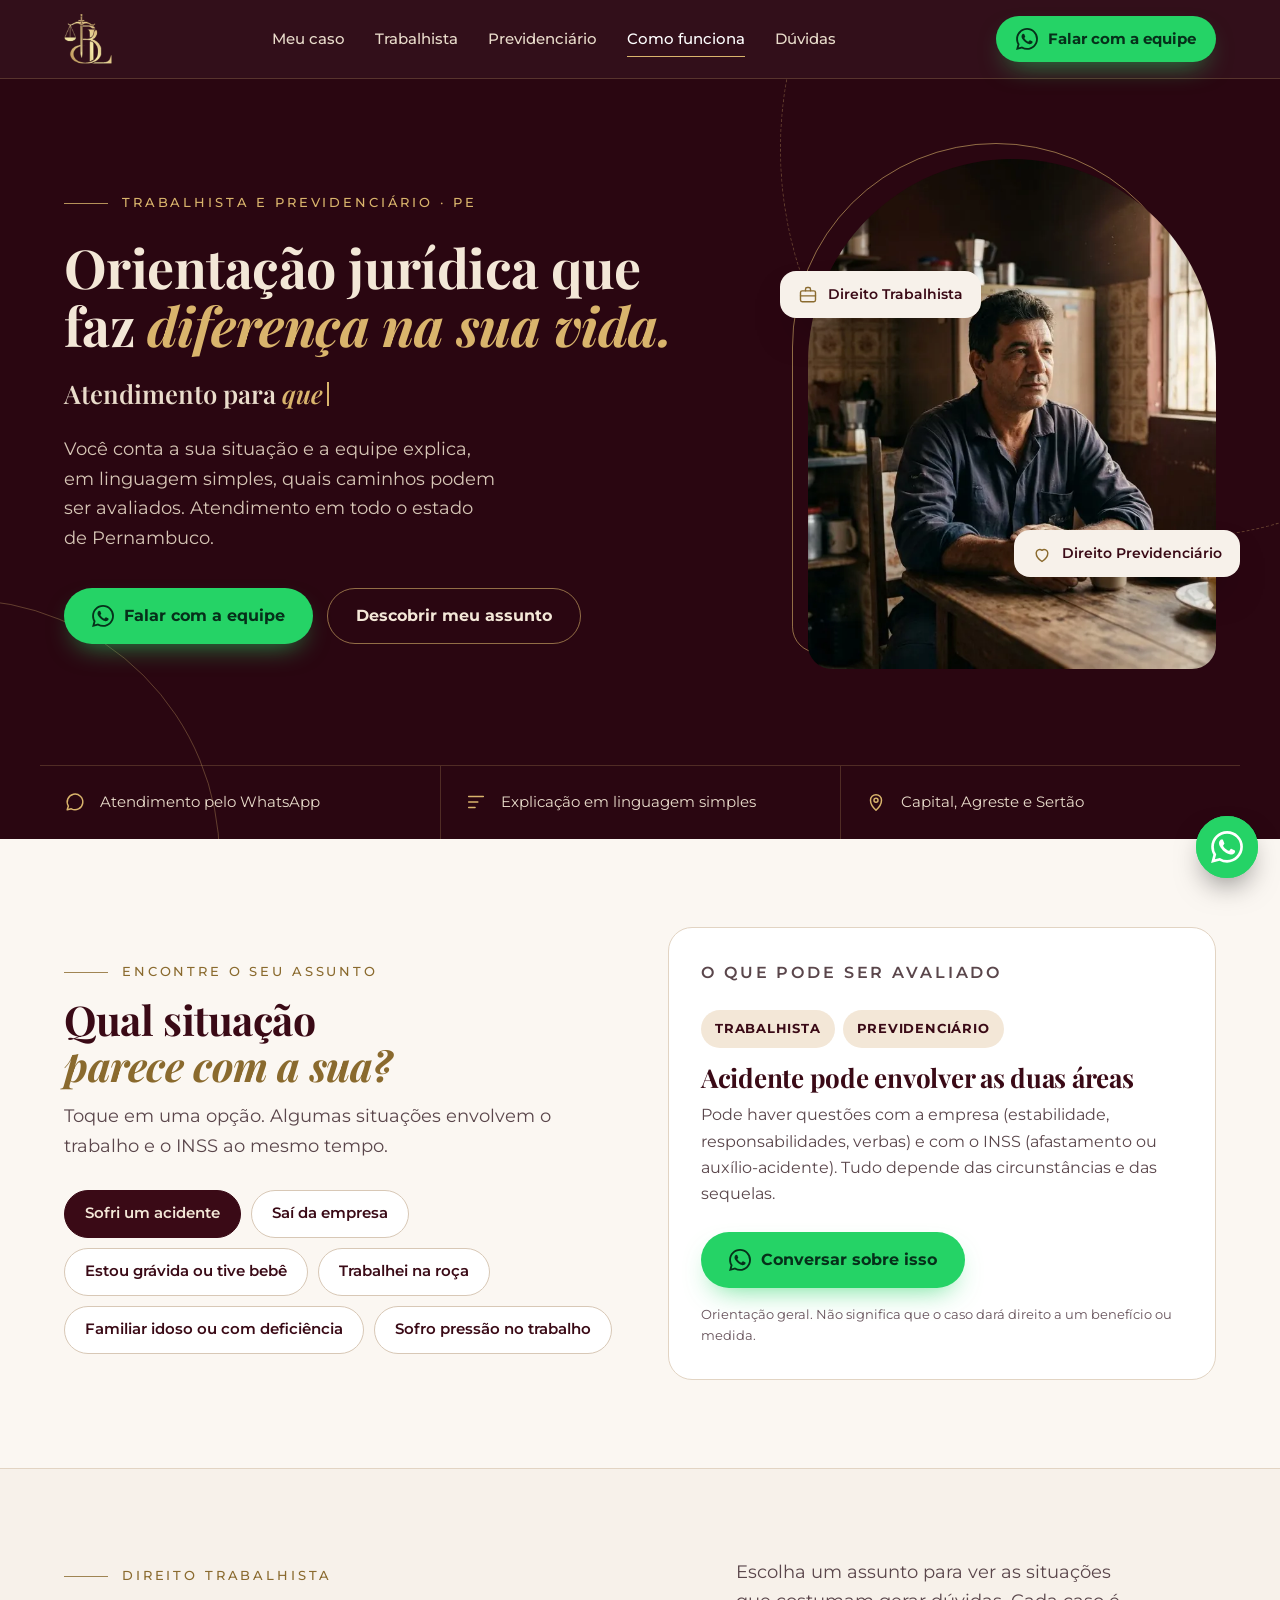
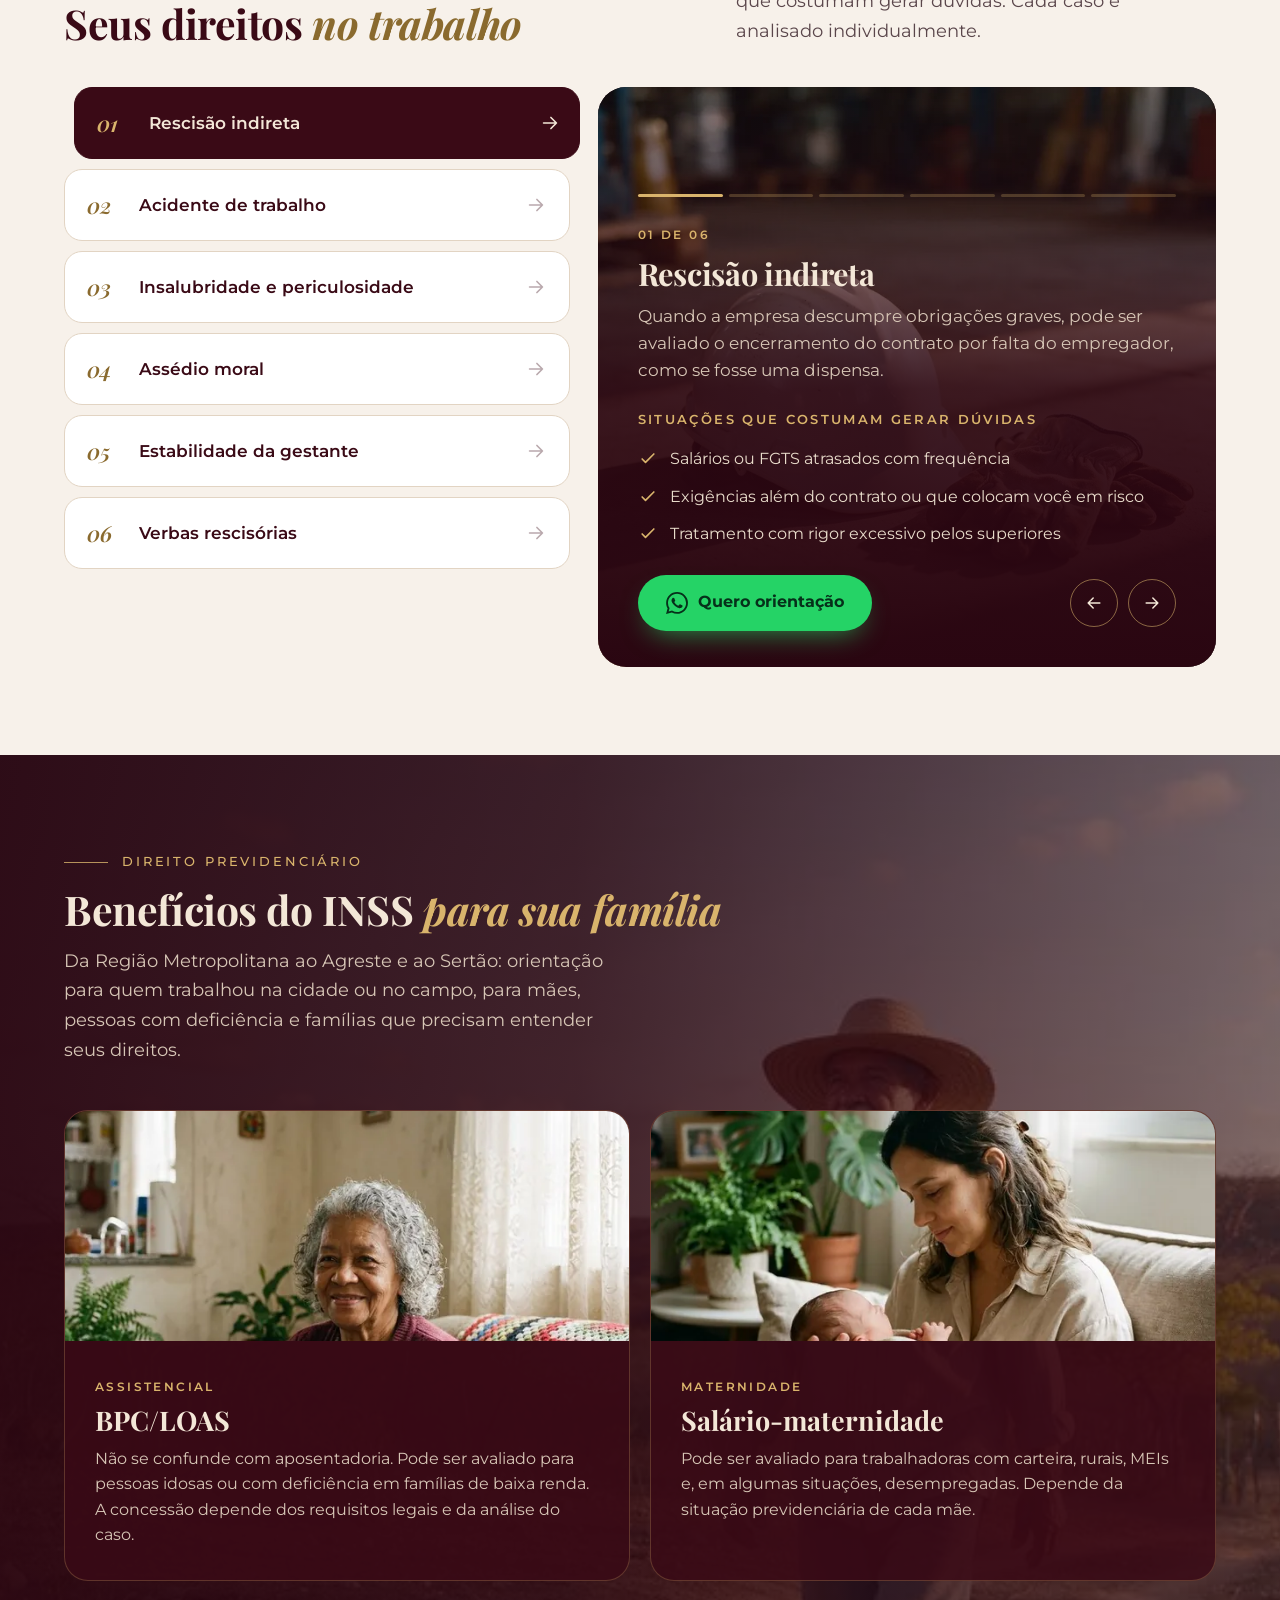
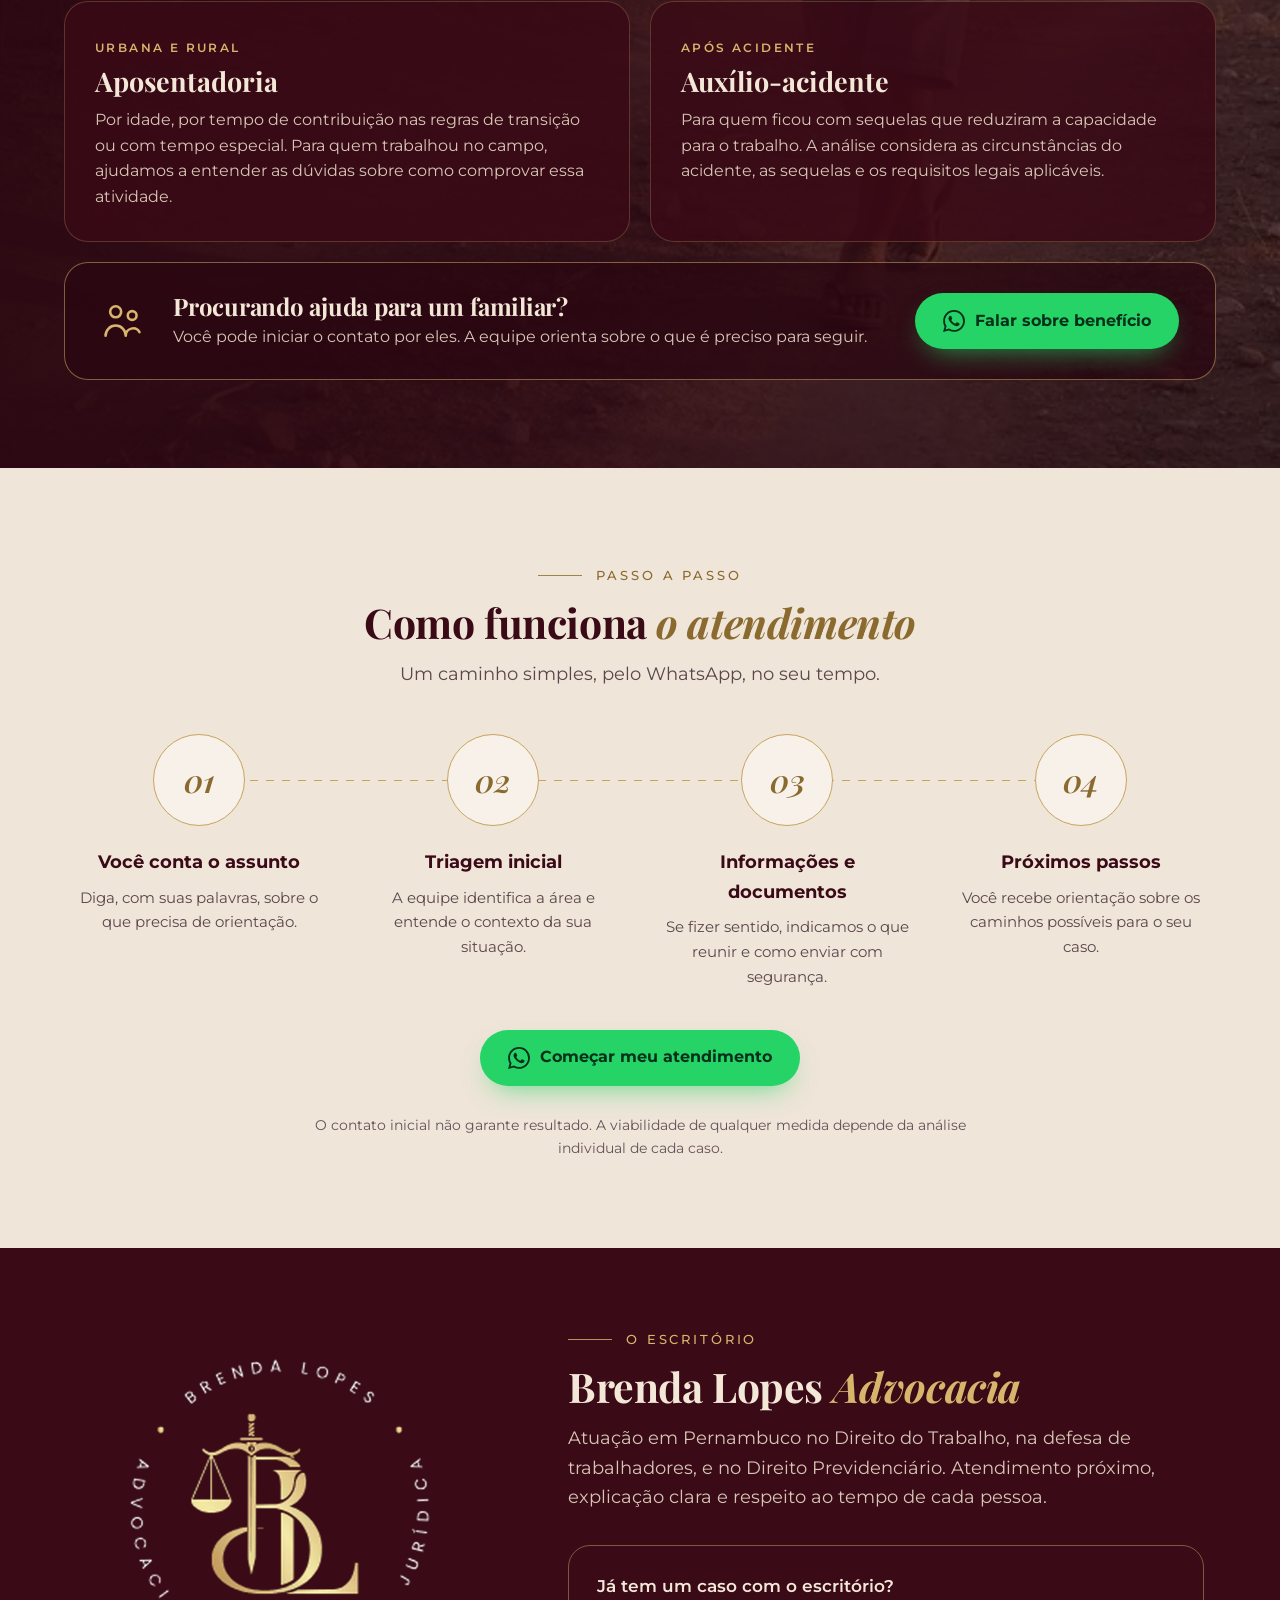
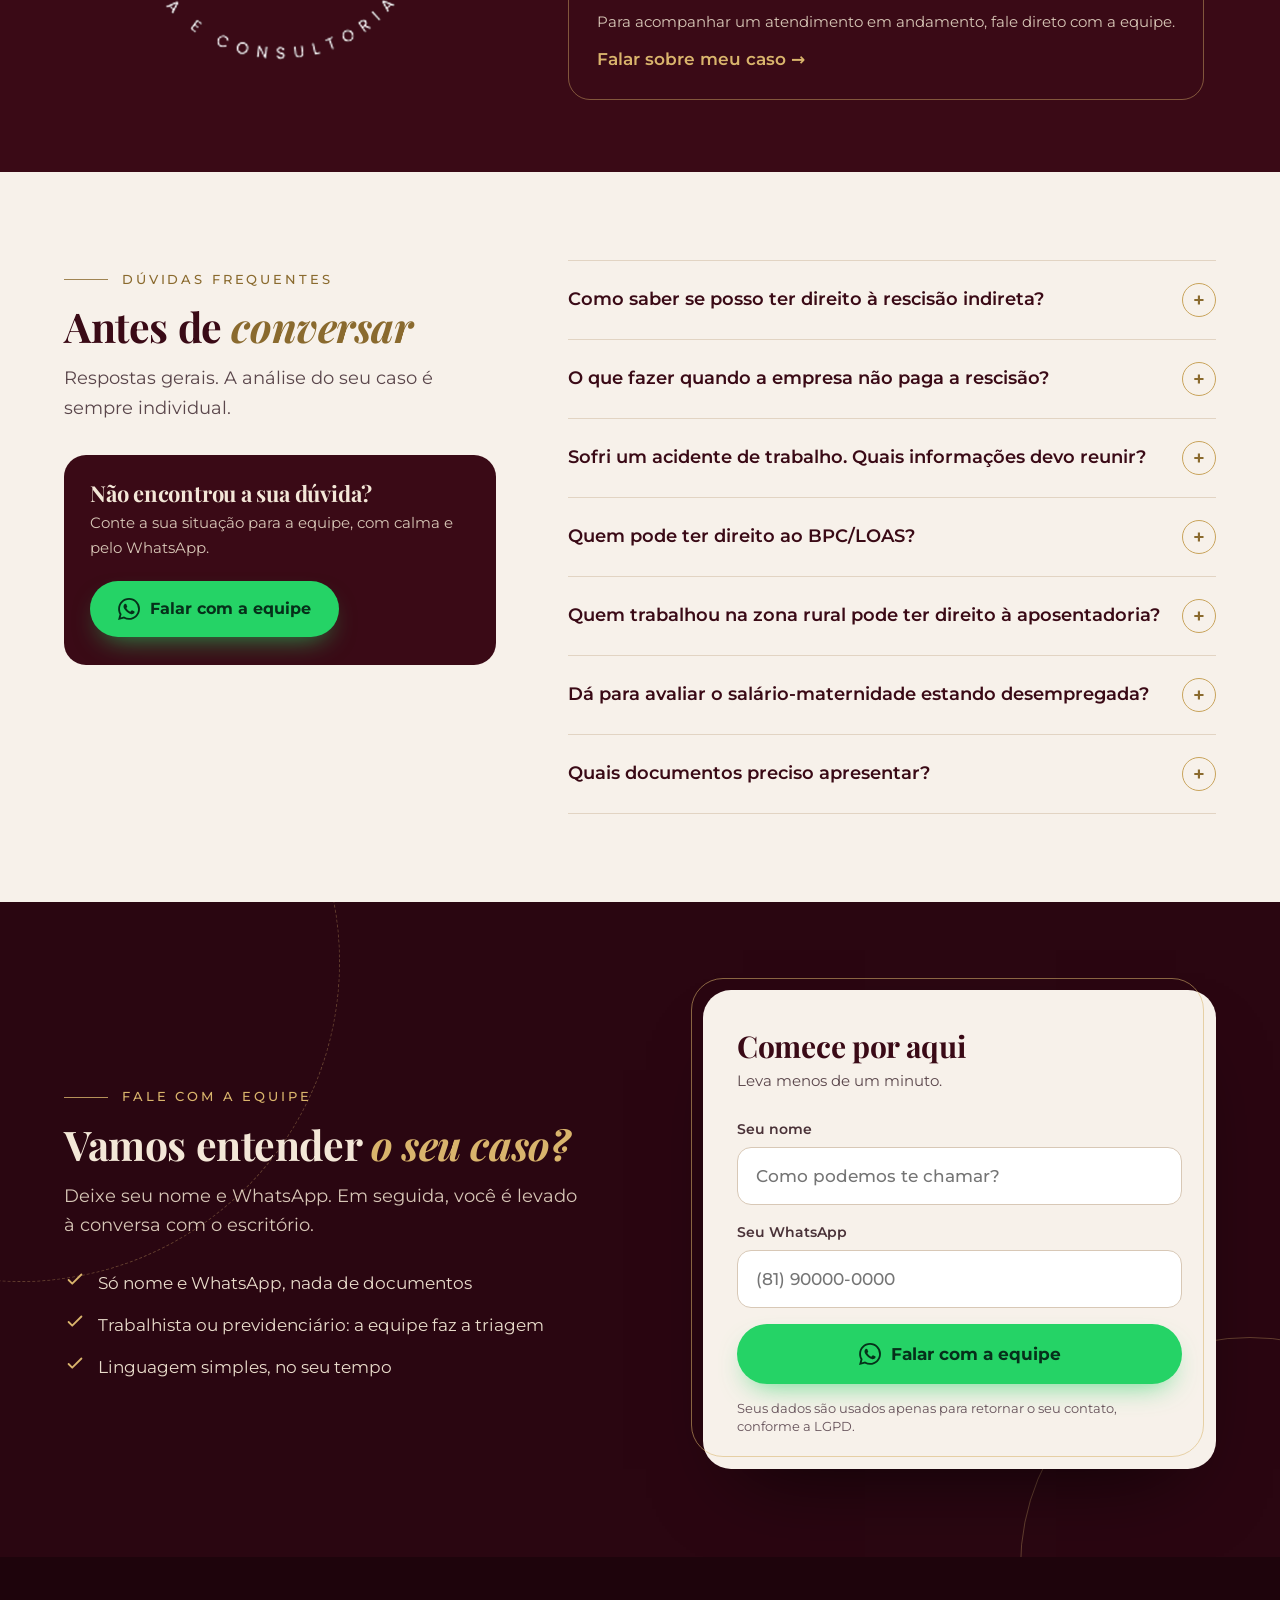
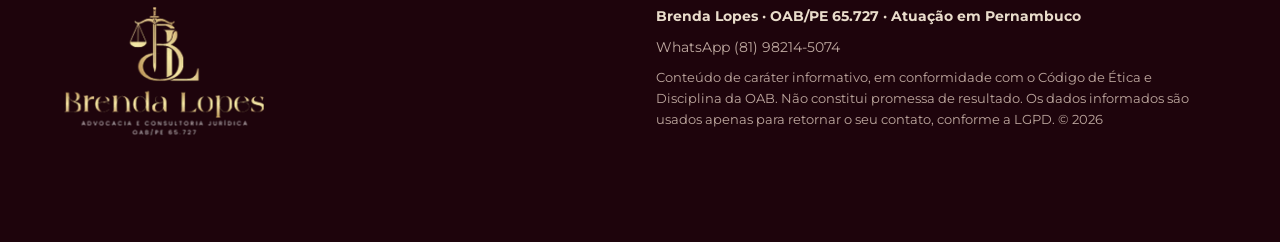
==== index.html @ 77dafbc4 "LP Brenda Lopes Advocacia: página, redirect 3s, painel de leads e fotos Site estático no padrão das " ====
<!doctype html>
<html lang="pt-BR">
<head>
<meta charset="utf-8">
<meta name="viewport" content="width=device-width, initial-scale=1, viewport-fit=cover">
<title>Brenda Lopes Advocacia | Direito Trabalhista e Previdenciário em Pernambuco</title>
<meta name="description" content="Orientação em Direito Trabalhista e Previdenciário em Pernambuco: rescisão, acidente de trabalho, BPC/LOAS, aposentadoria rural, auxílio-acidente e salário-maternidade. Atendimento pelo WhatsApp.">
<meta name="theme-color" content="#2A0611">
<meta property="og:type" content="website">
<meta property="og:locale" content="pt_BR">
<meta property="og:title" content="Brenda Lopes Advocacia e Consultoria Jurídica">
<meta property="og:description" content="Direito Trabalhista e Previdenciário em Pernambuco. Fale com a equipe pelo WhatsApp.">
<meta property="og:image" content="/assets/img/og.jpg">
<meta name="twitter:card" content="summary_large_image">
<link rel="icon" type="image/png" href="/assets/favicon.png">
<link rel="apple-touch-icon" href="/assets/apple-touch-icon.png">
<link rel="preload" as="image" href="/assets/img/hero.webp" type="image/webp" fetchpriority="high">
<link rel="preload" as="font" type="font/woff2" href="/assets/fonts/playfair-display-latin-700-normal.woff2" crossorigin>
<link rel="preload" as="font" type="font/woff2" href="/assets/fonts/montserrat-latin-400-normal.woff2" crossorigin>
<link rel="stylesheet" href="/assets/styles.css">
<script>document.documentElement.classList.add("js")</script>
<script type="application/ld+json">{"@context": "https://schema.org", "@type": "LegalService", "name": "Brenda Lopes Advocacia e Consultoria Jurídica", "areaServed": {"@type": "State", "name": "Pernambuco"}, "telephone": "+55 81 98214-5074", "knowsAbout": ["Direito Trabalhista", "Direito Previdenciário"], "image": "/assets/img/og.jpg"}</script>
<script type="application/ld+json">{"@context": "https://schema.org", "@type": "FAQPage", "mainEntity": [{"@type": "Question", "name": "Como saber se posso ter direito à rescisão indireta?", "acceptedAnswer": {"@type": "Answer", "text": "Ela pode ser discutida quando o empregador comete faltas graves previstas na CLT, como atrasos recorrentes de salário ou falta de depósito do FGTS. É importante analisar a situação antes de qualquer decisão, inclusive o momento e a forma de agir."}}, {"@type": "Question", "name": "O que fazer quando a empresa não paga a rescisão?", "acceptedAnswer": {"@type": "Answer", "text": "Guarde o termo de rescisão, os contracheques e as conversas com a empresa. A equipe pode conferir os valores e explicar os caminhos possíveis. Existem prazos legais para reclamar direitos trabalhistas, então é bom buscar orientação."}}, {"@type": "Question", "name": "Sofri um acidente de trabalho. Quais informações devo reunir?", "acceptedAnswer": {"@type": "Answer", "text": "Costumam ajudar a CAT (se foi emitida), atestados, exames e registros de afastamento. Os documentos variam conforme o caso, e a equipe indica o que é pertinente."}}, {"@type": "Question", "name": "Quem pode ter direito ao BPC/LOAS?", "acceptedAnswer": {"@type": "Answer", "text": "Pessoas idosas ou com deficiência cuja família tenha baixa renda, conforme os critérios da lei. É um benefício assistencial, diferente da aposentadoria, e a concessão depende da análise da situação."}}, {"@type": "Question", "name": "Quem trabalhou na zona rural pode ter direito à aposentadoria?", "acceptedAnswer": {"@type": "Answer", "text": "Pode ser possível, mesmo sem carteira assinada. A comprovação da atividade rural costuma gerar muitas dúvidas, e é isso que a análise do caso ajuda a esclarecer."}}, {"@type": "Question", "name": "Dá para avaliar o salário-maternidade estando desempregada?", "acceptedAnswer": {"@type": "Answer", "text": "Em algumas situações, sim. Depende, entre outros pontos, da sua situação perante o INSS no período. Por isso cada caso é avaliado individualmente."}}, {"@type": "Question", "name": "Quais documentos preciso apresentar?", "acceptedAnswer": {"@type": "Answer", "text": "No primeiro contato, basta contar a sua situação. Se for necessário, a equipe indica quais documentos reunir e como enviá-los com segurança. Não é preciso enviar nada por esta página."}}]}</script>
</head>
<body>
<a class="skip" href="#conteudo">Pular para o conteúdo</a>

<header class="site-header">
  <div class="wrap hdr-in">
    <a class="brand" href="#inicio" aria-label="Brenda Lopes Advocacia, início">
      <img src="/assets/logo-mono.webp" alt="" width="151" height="160">
    </a>
    <nav class="nav" aria-label="Navegação principal">
      <a href="#encontre">Meu caso</a>
      <a href="#trabalhista">Trabalhista</a>
      <a href="#previdenciario">Previdenciário</a>
      <a href="#como-funciona">Como funciona</a>
      <a href="#duvidas">Dúvidas</a>
    </nav>
    <a class="btn btn-wa btn-sm" href="#contato" data-cta><svg class="ico" aria-hidden="true"><use href="#i-wa"/></svg>Falar com a equipe</a>
  </div>
  <nav class="mnav" aria-label="Atalhos">
    <a href="#encontre">Meu caso</a>
    <a href="#trabalhista">Trabalhista</a>
    <a href="#previdenciario">Previdenciário</a>
    <a href="#como-funciona">Como funciona</a>
    <a href="#duvidas">Dúvidas</a>
  </nav>
</header>

<main id="conteudo">

<section class="hero" id="inicio" aria-labelledby="hero-title">
  <div class="arc arc-spin" aria-hidden="true" style="width:780px;height:780px;right:-280px;top:-320px"></div>
  <div class="arc" aria-hidden="true" style="width:520px;height:520px;left:-300px;bottom:-280px"></div>
  <div class="wrap hero-in">
    <div class="rise">
      <span class="eyebrow gold">Trabalhista e Previdenciário · PE</span>
      <h1 id="hero-title" class="serif">Orientação jurídica que faz <span class="gold it">diferença na sua vida.</span></h1>
      <p class="typing"><span class="sr-only">Atendimento para quem trabalha, quem precisa do INSS, mães e gestantes e sua família.</span><span aria-hidden="true">Atendimento para <span class="typed" id="typed">quem trabalha</span><span class="caret"></span></span></p>
      <p class="hero-text">Você conta a sua situação e a equipe explica, em linguagem simples, quais caminhos podem ser avaliados. Atendimento em todo o estado de Pernambuco.</p>
      <div class="hero-actions">
        <a class="btn btn-wa" href="#contato" data-cta><svg class="ico" aria-hidden="true"><use href="#i-wa"/></svg>Falar com a equipe</a>
        <a class="btn btn-ghost" href="#encontre">Descobrir meu assunto</a>
      </div>
    </div>
    <div class="hero-media rise2">
      <div class="frame"><img src="/assets/img/hero.webp" alt="Trabalhador sentado à mesa da cozinha, pensativo" width="644" height="800" fetchpriority="high" decoding="async"></div>
      <div class="float float-1" aria-hidden="true"><svg class="ico"><use href="#i-case"/></svg>Direito Trabalhista</div>
      <div class="float float-2" aria-hidden="true"><svg class="ico"><use href="#i-heart"/></svg>Direito Previdenciário</div>
    </div>
  </div>
  <div class="wrap" style="padding:0">
    <ul class="trust">
      <li><svg class="ico" aria-hidden="true"><use href="#i-chat"/></svg>Atendimento pelo WhatsApp</li>
      <li><svg class="ico" aria-hidden="true"><use href="#i-lines"/></svg>Explicação em linguagem simples</li>
      <li><svg class="ico" aria-hidden="true"><use href="#i-pin"/></svg>Capital, Agreste e Sertão</li>
    </ul>
  </div>
</section>

<section id="encontre" class="sec sec-tight" aria-labelledby="find-title">
  <div class="wrap finder" data-picker>
    <div class="finder-left">
      <div class="rv">
        <span class="eyebrow gold-d">Encontre o seu assunto</span>
        <h2 id="find-title" class="serif h2" style="color:var(--wine)">Qual situação <span class="it gold-d">parece com a sua?</span></h2>
        <p class="lead">Toque em uma opção. Algumas situações envolvem o trabalho e o INSS ao mesmo tempo.</p>
      </div>
      <div class="chips" role="tablist" aria-label="Situações">
          <button class="chip" type="button" role="tab" id="st-1" aria-controls="sp-1" aria-selected="true" tabindex="0">Sofri um acidente</button>
          <button class="chip" type="button" role="tab" id="st-2" aria-controls="sp-2" aria-selected="false" tabindex="-1">Saí da empresa</button>
          <button class="chip" type="button" role="tab" id="st-3" aria-controls="sp-3" aria-selected="false" tabindex="-1">Estou grávida ou tive bebê</button>
          <button class="chip" type="button" role="tab" id="st-4" aria-controls="sp-4" aria-selected="false" tabindex="-1">Trabalhei na roça</button>
          <button class="chip" type="button" role="tab" id="st-5" aria-controls="sp-5" aria-selected="false" tabindex="-1">Familiar idoso ou com deficiência</button>
          <button class="chip" type="button" role="tab" id="st-6" aria-controls="sp-6" aria-selected="false" tabindex="-1">Sofro pressão no trabalho</button>
      </div>
    </div>
    <div class="finder-right">
        <div class="answer" role="tabpanel" id="sp-1" aria-labelledby="st-1">
          <p class="answer-k">O que pode ser avaliado</p>
          <div class="areas"><span class="area">Trabalhista</span><span class="area">Previdenciário</span></div>
          <h3 class="serif">Acidente pode envolver as duas áreas</h3>
          <p>Pode haver questões com a empresa (estabilidade, responsabilidades, verbas) e com o INSS (afastamento ou auxílio-acidente). Tudo depende das circunstâncias e das sequelas.</p>
          <a class="btn btn-wa" href="#contato" data-cta><svg class="ico" aria-hidden="true"><use href="#i-wa"/></svg>Conversar sobre isso</a>
          <small>Orientação geral. Não significa que o caso dará direito a um benefício ou medida.</small>
        </div>
        <div class="answer" role="tabpanel" id="sp-2" aria-labelledby="st-2" hidden>
          <p class="answer-k">O que pode ser avaliado</p>
          <div class="areas"><span class="area">Trabalhista</span></div>
          <h3 class="serif">Conferência das verbas rescisórias</h3>
          <p>Se a rescisão não foi paga ou os valores parecem errados, a equipe pode conferir os cálculos e explicar os caminhos possíveis.</p>
          <a class="btn btn-wa" href="#contato" data-cta><svg class="ico" aria-hidden="true"><use href="#i-wa"/></svg>Conversar sobre isso</a>
          <small>Orientação geral. Não significa que o caso dará direito a um benefício ou medida.</small>
        </div>
        <div class="answer" role="tabpanel" id="sp-3" aria-labelledby="st-3" hidden>
          <p class="answer-k">O que pode ser avaliado</p>
          <div class="areas"><span class="area">Trabalhista</span><span class="area">Previdenciário</span></div>
          <h3 class="serif">Estabilidade e salário-maternidade</h3>
          <p>Pode haver questões sobre estabilidade no emprego e sobre o salário-maternidade. A elegibilidade depende do seu vínculo e da sua situação perante o INSS.</p>
          <a class="btn btn-wa" href="#contato" data-cta><svg class="ico" aria-hidden="true"><use href="#i-wa"/></svg>Conversar sobre isso</a>
          <small>Orientação geral. Não significa que o caso dará direito a um benefício ou medida.</small>
        </div>
        <div class="answer" role="tabpanel" id="sp-4" aria-labelledby="st-4" hidden>
          <p class="answer-k">O que pode ser avaliado</p>
          <div class="areas"><span class="area">Previdenciário</span></div>
          <h3 class="serif">Aposentadoria rural</h3>
          <p>Quem trabalhou no campo pode ter dúvidas sobre como comprovar essa atividade. A análise do caso ajuda a esclarecer o que é possível.</p>
          <a class="btn btn-wa" href="#contato" data-cta><svg class="ico" aria-hidden="true"><use href="#i-wa"/></svg>Conversar sobre isso</a>
          <small>Orientação geral. Não significa que o caso dará direito a um benefício ou medida.</small>
        </div>
        <div class="answer" role="tabpanel" id="sp-5" aria-labelledby="st-5" hidden>
          <p class="answer-k">O que pode ser avaliado</p>
          <div class="areas"><span class="area">Previdenciário</span></div>
          <h3 class="serif">BPC/LOAS</h3>
          <p>O benefício assistencial pode ser avaliado conforme a idade ou a deficiência e a renda da família, sempre dentro dos critérios da lei.</p>
          <a class="btn btn-wa" href="#contato" data-cta><svg class="ico" aria-hidden="true"><use href="#i-wa"/></svg>Conversar sobre isso</a>
          <small>Orientação geral. Não significa que o caso dará direito a um benefício ou medida.</small>
        </div>
        <div class="answer" role="tabpanel" id="sp-6" aria-labelledby="st-6" hidden>
          <p class="answer-k">O que pode ser avaliado</p>
          <div class="areas"><span class="area">Trabalhista</span></div>
          <h3 class="serif">Assédio moral ou rescisão indireta</h3>
          <p>Cobranças abusivas, humilhações ou atrasos de salário podem merecer análise. Antes de qualquer decisão, é importante entender a sua situação.</p>
          <a class="btn btn-wa" href="#contato" data-cta><svg class="ico" aria-hidden="true"><use href="#i-wa"/></svg>Conversar sobre isso</a>
          <small>Orientação geral. Não significa que o caso dará direito a um benefício ou medida.</small>
        </div>
    </div>
  </div>
</section>

<section id="trabalhista" class="sec" aria-labelledby="trab-title">
  <div class="wrap">
    <div class="sec-head center-m rv">
      <div>
        <span class="eyebrow gold-d">Direito Trabalhista</span>
        <h2 id="trab-title" class="serif h2" style="color:var(--wine)">Seus direitos <span class="it gold-d">no trabalho</span></h2>
      </div>
      <p class="lead">Escolha um assunto para ver as situações que costumam gerar dúvidas. Cada caso é analisado individualmente.</p>
    </div>
    <div class="explorer" data-picker>
      <div class="topics" role="tablist" aria-label="Assuntos trabalhistas">
          <button class="topic" type="button" role="tab" id="tt-1" aria-controls="tp-1" aria-selected="true" tabindex="0">
            <span class="tn">01</span><span>Rescisão indireta</span>
            <svg class="ico ta" aria-hidden="true"><use href="#i-arrow-r"/></svg>
          </button>
          <button class="topic" type="button" role="tab" id="tt-2" aria-controls="tp-2" aria-selected="false" tabindex="-1">
            <span class="tn">02</span><span>Acidente de trabalho</span>
            <svg class="ico ta" aria-hidden="true"><use href="#i-arrow-r"/></svg>
          </button>
          <button class="topic" type="button" role="tab" id="tt-3" aria-controls="tp-3" aria-selected="false" tabindex="-1">
            <span class="tn">03</span><span>Insalubridade e periculosidade</span>
            <svg class="ico ta" aria-hidden="true"><use href="#i-arrow-r"/></svg>
          </button>
          <button class="topic" type="button" role="tab" id="tt-4" aria-controls="tp-4" aria-selected="false" tabindex="-1">
            <span class="tn">04</span><span>Assédio moral</span>
            <svg class="ico ta" aria-hidden="true"><use href="#i-arrow-r"/></svg>
          </button>
          <button class="topic" type="button" role="tab" id="tt-5" aria-controls="tp-5" aria-selected="false" tabindex="-1">
            <span class="tn">05</span><span>Estabilidade da gestante</span>
            <svg class="ico ta" aria-hidden="true"><use href="#i-arrow-r"/></svg>
          </button>
          <button class="topic" type="button" role="tab" id="tt-6" aria-controls="tp-6" aria-selected="false" tabindex="-1">
            <span class="tn">06</span><span>Verbas rescisórias</span>
            <svg class="ico ta" aria-hidden="true"><use href="#i-arrow-r"/></svg>
          </button>
      </div>
      <div class="panel-wrap">
        <img src="/assets/img/capacete.webp" alt="" width="1024" height="773" loading="lazy" decoding="async">
        <div class="panel-shade" aria-hidden="true"></div>
          <div class="panel" role="tabpanel" id="tp-1" aria-labelledby="tt-1">
            <div class="progress" aria-hidden="true"><span class="on"></span><span></span><span></span><span></span><span></span><span></span></div>
            <span class="tag">01 de 06</span>
            <h3 class="serif">Rescisão indireta</h3>
            <p>Quando a empresa descumpre obrigações graves, pode ser avaliado o encerramento do contrato por falta do empregador, como se fosse uma dispensa.</p>
            <p class="signs-t">Situações que costumam gerar dúvidas</p>
            <ul class="signs"><li><svg class="ico" aria-hidden="true"><use href="#i-check"/></svg>Salários ou FGTS atrasados com frequência</li><li><svg class="ico" aria-hidden="true"><use href="#i-check"/></svg>Exigências além do contrato ou que colocam você em risco</li><li><svg class="ico" aria-hidden="true"><use href="#i-check"/></svg>Tratamento com rigor excessivo pelos superiores</li></ul>
            <div class="panel-foot">
              <a class="btn btn-wa" href="#contato" data-cta><svg class="ico" aria-hidden="true"><use href="#i-wa"/></svg>Quero orientação</a>
              <div class="pnav">
                <button class="pbtn" type="button" data-step="-1" aria-label="Assunto anterior"><svg class="ico" aria-hidden="true"><use href="#i-arrow-l"/></svg></button>
                <button class="pbtn" type="button" data-step="1" aria-label="Próximo assunto"><svg class="ico" aria-hidden="true"><use href="#i-arrow-r"/></svg></button>
              </div>
            </div>
          </div>
          <div class="panel" role="tabpanel" id="tp-2" aria-labelledby="tt-2" hidden>
            <div class="progress" aria-hidden="true"><span class="on"></span><span class="on"></span><span></span><span></span><span></span><span></span></div>
            <span class="tag">02 de 06</span>
            <h3 class="serif">Acidente de trabalho</h3>
            <p>Acidentes e doenças ligados ao trabalho podem afetar a sua rotina e a sua renda. Vale entender quais direitos podem existir no seu caso.</p>
            <p class="signs-t">Situações que costumam gerar dúvidas</p>
            <ul class="signs"><li><svg class="ico" aria-hidden="true"><use href="#i-check"/></svg>Acidente durante o trabalho ou no trajeto</li><li><svg class="ico" aria-hidden="true"><use href="#i-check"/></svg>Doença que pode ter relação com a atividade</li><li><svg class="ico" aria-hidden="true"><use href="#i-check"/></svg>A empresa não emitiu a CAT</li></ul>
            <div class="panel-foot">
              <a class="btn btn-wa" href="#contato" data-cta><svg class="ico" aria-hidden="true"><use href="#i-wa"/></svg>Quero orientação</a>
              <div class="pnav">
                <button class="pbtn" type="button" data-step="-1" aria-label="Assunto anterior"><svg class="ico" aria-hidden="true"><use href="#i-arrow-l"/></svg></button>
                <button class="pbtn" type="button" data-step="1" aria-label="Próximo assunto"><svg class="ico" aria-hidden="true"><use href="#i-arrow-r"/></svg></button>
              </div>
            </div>
          </div>
          <div class="panel" role="tabpanel" id="tp-3" aria-labelledby="tt-3" hidden>
            <div class="progress" aria-hidden="true"><span class="on"></span><span class="on"></span><span class="on"></span><span></span><span></span><span></span></div>
            <span class="tag">03 de 06</span>
            <h3 class="serif">Insalubridade e periculosidade</h3>
            <p>Alguns ambientes e atividades podem dar origem a adicionais no salário, conforme a avaliação das condições de trabalho.</p>
            <p class="signs-t">Situações que costumam gerar dúvidas</p>
            <ul class="signs"><li><svg class="ico" aria-hidden="true"><use href="#i-check"/></svg>Exposição a ruído, calor ou produtos químicos</li><li><svg class="ico" aria-hidden="true"><use href="#i-check"/></svg>Contato com eletricidade ou inflamáveis</li><li><svg class="ico" aria-hidden="true"><use href="#i-check"/></svg>O adicional não aparece no contracheque</li></ul>
            <div class="panel-foot">
              <a class="btn btn-wa" href="#contato" data-cta><svg class="ico" aria-hidden="true"><use href="#i-wa"/></svg>Quero orientação</a>
              <div class="pnav">
                <button class="pbtn" type="button" data-step="-1" aria-label="Assunto anterior"><svg class="ico" aria-hidden="true"><use href="#i-arrow-l"/></svg></button>
                <button class="pbtn" type="button" data-step="1" aria-label="Próximo assunto"><svg class="ico" aria-hidden="true"><use href="#i-arrow-r"/></svg></button>
              </div>
            </div>
          </div>
          <div class="panel" role="tabpanel" id="tp-4" aria-labelledby="tt-4" hidden>
            <div class="progress" aria-hidden="true"><span class="on"></span><span class="on"></span><span class="on"></span><span class="on"></span><span></span><span></span></div>
            <span class="tag">04 de 06</span>
            <h3 class="serif">Assédio moral</h3>
            <p>Situações repetidas de constrangimento no trabalho merecem ser analisadas com cuidado, discrição e respeito.</p>
            <p class="signs-t">Situações que costumam gerar dúvidas</p>
            <ul class="signs"><li><svg class="ico" aria-hidden="true"><use href="#i-check"/></svg>Humilhações ou xingamentos recorrentes</li><li><svg class="ico" aria-hidden="true"><use href="#i-check"/></svg>Metas e cobranças abusivas ou vexatórias</li><li><svg class="ico" aria-hidden="true"><use href="#i-check"/></svg>Isolamento ou exclusão proposital da equipe</li></ul>
            <div class="panel-foot">
              <a class="btn btn-wa" href="#contato" data-cta><svg class="ico" aria-hidden="true"><use href="#i-wa"/></svg>Quero orientação</a>
              <div class="pnav">
                <button class="pbtn" type="button" data-step="-1" aria-label="Assunto anterior"><svg class="ico" aria-hidden="true"><use href="#i-arrow-l"/></svg></button>
                <button class="pbtn" type="button" data-step="1" aria-label="Próximo assunto"><svg class="ico" aria-hidden="true"><use href="#i-arrow-r"/></svg></button>
              </div>
            </div>
          </div>
          <div class="panel" role="tabpanel" id="tp-5" aria-labelledby="tt-5" hidden>
            <div class="progress" aria-hidden="true"><span class="on"></span><span class="on"></span><span class="on"></span><span class="on"></span><span class="on"></span><span></span></div>
            <span class="tag">05 de 06</span>
            <h3 class="serif">Estabilidade da gestante</h3>
            <p>A gestação traz proteções no emprego. É importante entender como as regras se aplicam à sua situação.</p>
            <p class="signs-t">Situações que costumam gerar dúvidas</p>
            <ul class="signs"><li><svg class="ico" aria-hidden="true"><use href="#i-check"/></svg>Dispensa durante a gravidez</li><li><svg class="ico" aria-hidden="true"><use href="#i-check"/></svg>Gravidez descoberta depois do desligamento</li><li><svg class="ico" aria-hidden="true"><use href="#i-check"/></svg>Dúvidas sobre o período de estabilidade</li></ul>
            <div class="panel-foot">
              <a class="btn btn-wa" href="#contato" data-cta><svg class="ico" aria-hidden="true"><use href="#i-wa"/></svg>Quero orientação</a>
              <div class="pnav">
                <button class="pbtn" type="button" data-step="-1" aria-label="Assunto anterior"><svg class="ico" aria-hidden="true"><use href="#i-arrow-l"/></svg></button>
                <button class="pbtn" type="button" data-step="1" aria-label="Próximo assunto"><svg class="ico" aria-hidden="true"><use href="#i-arrow-r"/></svg></button>
              </div>
            </div>
          </div>
          <div class="panel" role="tabpanel" id="tp-6" aria-labelledby="tt-6" hidden>
            <div class="progress" aria-hidden="true"><span class="on"></span><span class="on"></span><span class="on"></span><span class="on"></span><span class="on"></span><span class="on"></span></div>
            <span class="tag">06 de 06</span>
            <h3 class="serif">Verbas rescisórias</h3>
            <p>Saldo de salário, férias, 13º, aviso prévio e FGTS: se algo não foi pago ou parece calculado errado, os valores podem ser conferidos.</p>
            <p class="signs-t">Situações que costumam gerar dúvidas</p>
            <ul class="signs"><li><svg class="ico" aria-hidden="true"><use href="#i-check"/></svg>Rescisão não paga no prazo</li><li><svg class="ico" aria-hidden="true"><use href="#i-check"/></svg>Valores menores do que o esperado</li><li><svg class="ico" aria-hidden="true"><use href="#i-check"/></svg>FGTS ou multa de 40% não depositados</li></ul>
            <div class="panel-foot">
              <a class="btn btn-wa" href="#contato" data-cta><svg class="ico" aria-hidden="true"><use href="#i-wa"/></svg>Quero orientação</a>
              <div class="pnav">
                <button class="pbtn" type="button" data-step="-1" aria-label="Assunto anterior"><svg class="ico" aria-hidden="true"><use href="#i-arrow-l"/></svg></button>
                <button class="pbtn" type="button" data-step="1" aria-label="Próximo assunto"><svg class="ico" aria-hidden="true"><use href="#i-arrow-r"/></svg></button>
              </div>
            </div>
          </div>
      </div>
    </div>
  </div>
</section>

<section id="previdenciario" class="sec prev" aria-labelledby="prev-title">
  <img class="prev-bg" src="/assets/img/sertao.webp" alt="" width="1024" height="576" loading="lazy" decoding="async">
  <div class="prev-shade" aria-hidden="true"></div>
  <div class="wrap" style="position:relative">
    <div class="center-m rv" style="max-width:720px">
      <span class="eyebrow gold">Direito Previdenciário</span>
      <h2 id="prev-title" class="serif h2" style="color:var(--on-dark)">Benefícios do INSS <span class="gold it">para sua família</span></h2>
      <p class="lead">Da Região Metropolitana ao Agreste e ao Sertão: orientação para quem trabalhou na cidade ou no campo, para mães, pessoas com deficiência e famílias que precisam entender seus direitos.</p>
    </div>
    <div class="prev-grid" id="prev-grid">
      <article class="pc rv">
        <img class="pimg" src="/assets/img/idosa.webp" alt="Senhora idosa sorrindo, sentada no sofá de casa" width="644" height="800" loading="lazy" decoding="async" style="object-position:center 30%">
        <div class="pc-b"><span class="tag">Assistencial</span><h3>BPC/LOAS</h3><p>Não se confunde com aposentadoria. Pode ser avaliado para pessoas idosas ou com deficiência em famílias de baixa renda. A concessão depende dos requisitos legais e da análise do caso.</p></div>
      </article>
      <article class="pc rv">
        <img class="pimg" src="/assets/img/mae.webp" alt="Mãe segurando o bebê recém-nascido no colo" width="644" height="800" loading="lazy" decoding="async" style="object-position:center 40%">
        <div class="pc-b"><span class="tag">Maternidade</span><h3>Salário-maternidade</h3><p>Pode ser avaliado para trabalhadoras com carteira, rurais, MEIs e, em algumas situações, desempregadas. Depende da situação previdenciária de cada mãe.</p></div>
      </article>
      <article class="pc rv">
        <div class="pc-b"><span class="tag">Urbana e rural</span><h3>Aposentadoria</h3><p>Por idade, por tempo de contribuição nas regras de transição ou com tempo especial. Para quem trabalhou no campo, ajudamos a entender as dúvidas sobre como comprovar essa atividade.</p></div>
      </article>
      <article class="pc rv">
        <div class="pc-b"><span class="tag">Após acidente</span><h3>Auxílio-acidente</h3><p>Para quem ficou com sequelas que reduziram a capacidade para o trabalho. A análise considera as circunstâncias do acidente, as sequelas e os requisitos legais aplicáveis.</p></div>
      </article>
    </div>
    <div class="swipe-dots" aria-hidden="true"><span class="on"></span><span></span><span></span><span></span></div>
    <div class="family rv">
      <svg class="ico" aria-hidden="true"><use href="#i-family"/></svg>
      <div>
        <p class="serif" style="margin:0 0 4px;font-size:24px;color:var(--on-dark)">Procurando ajuda para um familiar?</p>
        <p style="font-size:15.5px;color:var(--on-dark-2)">Você pode iniciar o contato por eles. A equipe orienta sobre o que é preciso para seguir.</p>
      </div>
      <a class="btn btn-wa" href="#contato" data-cta><svg class="ico" aria-hidden="true"><use href="#i-wa"/></svg>Falar sobre benefício</a>
    </div>
  </div>
</section>


<section id="como-funciona" class="sec how" aria-labelledby="como-title">
  <div class="wrap">
    <div class="rv" style="text-align:center;max-width:720px;margin:0 auto">
      <span class="eyebrow gold-d" style="justify-content:center">Passo a passo</span>
      <h2 id="como-title" class="serif h2" style="color:var(--wine)">Como funciona <span class="it gold-d">o atendimento</span></h2>
      <p class="lead" style="margin:0 auto">Um caminho simples, pelo WhatsApp, no seu tempo.</p>
    </div>
    <ol class="steps">
      <li class="step rv"><b aria-hidden="true">01</b><h3>Você conta o assunto</h3><p>Diga, com suas palavras, sobre o que precisa de orientação.</p></li>
      <li class="step rv"><b aria-hidden="true">02</b><h3>Triagem inicial</h3><p>A equipe identifica a área e entende o contexto da sua situação.</p></li>
      <li class="step rv"><b aria-hidden="true">03</b><h3>Informações e documentos</h3><p>Se fizer sentido, indicamos o que reunir e como enviar com segurança.</p></li>
      <li class="step rv"><b aria-hidden="true">04</b><h3>Próximos passos</h3><p>Você recebe orientação sobre os caminhos possíveis para o seu caso.</p></li>
    </ol>
    <div class="mid-cta rv"><a class="btn btn-wa" href="#contato" data-cta><svg class="ico" aria-hidden="true"><use href="#i-wa"/></svg>Começar meu atendimento</a></div>
    <p class="disclaimer">O contato inicial não garante resultado. A viabilidade de qualquer medida depende da análise individual de cada caso.</p>
  </div>
</section>

<section class="sec about" aria-labelledby="about-title">
  <div class="wrap about-in">
    <img class="seal" src="/assets/selo.webp" alt="Selo Brenda Lopes Advocacia e Consultoria Jurídica" width="440" height="441" loading="lazy" decoding="async">
    <div class="rv">
      <span class="eyebrow gold">O escritório</span>
      <h2 id="about-title" class="serif h2" style="color:var(--on-dark)">Brenda Lopes <span class="gold it">Advocacia</span></h2>
      <p style="margin:0 0 32px;color:var(--on-dark-2);font-size:18px;max-width:600px">Atuação em Pernambuco no Direito do Trabalho, na defesa de trabalhadores, e no Direito Previdenciário. Atendimento próximo, explicação clara e respeito ao tempo de cada pessoa.</p>
      <div class="client-box">
        <p style="font-weight:600;color:var(--on-dark)">Já tem um caso com o escritório?</p>
        <p style="font-size:15px;color:var(--on-dark-2)">Para acompanhar um atendimento em andamento, fale direto com a equipe.</p>
        <a href="https://wa.me/5581982145074?text=Ol%C3%A1!%20J%C3%A1%20sou%20cliente%20da%20Brenda%20Lopes%20Advocacia%20e%20gostaria%20de%20falar%20sobre%20o%20meu%20caso." target="_blank" rel="noopener">Falar sobre meu caso →</a>
      </div>
    </div>
  </div>
</section>

<section id="duvidas" class="sec" aria-labelledby="faq-title">
  <div class="wrap faq">
    <div class="center-m rv">
      <span class="eyebrow gold-d">Dúvidas frequentes</span>
      <h2 id="faq-title" class="serif h2" style="color:var(--wine)">Antes de <span class="it gold-d">conversar</span></h2>
      <p class="lead">Respostas gerais. A análise do seu caso é sempre individual.</p>
      <div class="faq-help">
        <p class="serif">Não encontrou a sua dúvida?</p>
        <p>Conte a sua situação para a equipe, com calma e pelo WhatsApp.</p>
        <a class="btn btn-wa" href="#contato" data-cta><svg class="ico" aria-hidden="true"><use href="#i-wa"/></svg>Falar com a equipe</a>
      </div>
    </div>
    <div>
          <details><summary>Como saber se posso ter direito à rescisão indireta?<span class="pm" aria-hidden="true">+</span></summary><p>Ela pode ser discutida quando o empregador comete faltas graves previstas na CLT, como atrasos recorrentes de salário ou falta de depósito do FGTS. É importante analisar a situação antes de qualquer decisão, inclusive o momento e a forma de agir.</p></details>
          <details><summary>O que fazer quando a empresa não paga a rescisão?<span class="pm" aria-hidden="true">+</span></summary><p>Guarde o termo de rescisão, os contracheques e as conversas com a empresa. A equipe pode conferir os valores e explicar os caminhos possíveis. Existem prazos legais para reclamar direitos trabalhistas, então é bom buscar orientação.</p></details>
          <details><summary>Sofri um acidente de trabalho. Quais informações devo reunir?<span class="pm" aria-hidden="true">+</span></summary><p>Costumam ajudar a CAT (se foi emitida), atestados, exames e registros de afastamento. Os documentos variam conforme o caso, e a equipe indica o que é pertinente.</p></details>
          <details><summary>Quem pode ter direito ao BPC/LOAS?<span class="pm" aria-hidden="true">+</span></summary><p>Pessoas idosas ou com deficiência cuja família tenha baixa renda, conforme os critérios da lei. É um benefício assistencial, diferente da aposentadoria, e a concessão depende da análise da situação.</p></details>
          <details><summary>Quem trabalhou na zona rural pode ter direito à aposentadoria?<span class="pm" aria-hidden="true">+</span></summary><p>Pode ser possível, mesmo sem carteira assinada. A comprovação da atividade rural costuma gerar muitas dúvidas, e é isso que a análise do caso ajuda a esclarecer.</p></details>
          <details><summary>Dá para avaliar o salário-maternidade estando desempregada?<span class="pm" aria-hidden="true">+</span></summary><p>Em algumas situações, sim. Depende, entre outros pontos, da sua situação perante o INSS no período. Por isso cada caso é avaliado individualmente.</p></details>
          <details><summary>Quais documentos preciso apresentar?<span class="pm" aria-hidden="true">+</span></summary><p>No primeiro contato, basta contar a sua situação. Se for necessário, a equipe indica quais documentos reunir e como enviá-los com segurança. Não é preciso enviar nada por esta página.</p></details>
    </div>
  </div>
</section>

<section id="contato" class="sec contact" aria-labelledby="contato-title">
  <div class="arc arc-spin" aria-hidden="true" style="width:640px;height:640px;left:-300px;top:-260px"></div>
  <div class="arc" aria-hidden="true" style="width:460px;height:460px;right:-200px;bottom:-240px"></div>
  <div class="wrap contact-in">
    <div class="contact-copy rv">
      <span class="eyebrow gold">Fale com a equipe</span>
      <h2 id="contato-title" class="serif h2" style="color:var(--on-dark)">Vamos entender <span class="gold it">o seu caso?</span></h2>
      <p>Deixe seu nome e WhatsApp. Em seguida, você é levado à conversa com o escritório.</p>
      <ul class="checks">
        <li><svg class="ico" aria-hidden="true"><use href="#i-check"/></svg>Só nome e WhatsApp, nada de documentos</li>
        <li><svg class="ico" aria-hidden="true"><use href="#i-check"/></svg>Trabalhista ou previdenciário: a equipe faz a triagem</li>
        <li><svg class="ico" aria-hidden="true"><use href="#i-check"/></svg>Linguagem simples, no seu tempo</li>
      </ul>
    </div>
    <div class="formcard">
      <h3 class="serif">Comece por aqui</h3>
      <p class="sub">Leva menos de um minuto.</p>
      <form id="lead-form" novalidate>
        <div class="fld">
          <label for="lead-nome">Seu nome</label>
          <input id="lead-nome" name="nome" type="text" autocomplete="name" placeholder="Como podemos te chamar?" maxlength="120" required aria-describedby="err-nome">
          <p class="fld-err" id="err-nome" hidden></p>
        </div>
        <div class="fld">
          <label for="lead-whatsapp">Seu WhatsApp</label>
          <input id="lead-whatsapp" name="whatsapp" type="tel" inputmode="tel" autocomplete="tel-national" placeholder="(81) 90000-0000" required aria-describedby="err-whatsapp">
          <p class="fld-err" id="err-whatsapp" hidden></p>
        </div>
        <button class="btn btn-wa btn-block" id="lead-submit" type="submit" style="min-height:60px;font-size:17px"><svg class="ico" aria-hidden="true"><use href="#i-wa"/></svg><span class="btn-label">Falar com a equipe</span></button>
        <p class="form-status" id="form-status" role="status" aria-live="polite" hidden></p>
      </form>
      <p class="form-note">Seus dados são usados apenas para retornar o seu contato, conforme a LGPD.<span class="privacy-link" hidden> Leia a <a href="#">política de privacidade</a>.</span></p>
    </div>
  </div>
</section>

</main>

<footer class="site-footer">
  <div class="wrap ftr-in">
    <img src="/assets/logo.webp" alt="Brenda Lopes Advocacia e Consultoria Jurídica, OAB/PE 65.727" width="440" height="284" loading="lazy" decoding="async">
    <div style="max-width:560px">
      <p><strong>Brenda Lopes<span class="footer-oab" hidden></span> · Atuação em Pernambuco</strong></p>
      <p>WhatsApp (81) 98214-5074</p>
      <p class="ftr-legal">Conteúdo de caráter informativo, em conformidade com o Código de Ética e Disciplina da OAB. Não constitui promessa de resultado. Os dados informados são usados apenas para retornar o seu contato, conforme a LGPD. © <span id="ano">2026</span></p>
    </div>
  </div>
</footer>

<a class="fab" href="/redirect" aria-label="Falar pelo WhatsApp"><svg class="ico" aria-hidden="true"><use href="#i-wa"/></svg></a>

<svg width="0" height="0" style="position:absolute" aria-hidden="true" focusable="false">
  <symbol id="i-wa" viewBox="0 0 24 24"><path fill="currentColor" d="M17.472 14.382c-.297-.149-1.758-.867-2.03-.967-.273-.099-.471-.148-.67.15-.197.297-.767.966-.94 1.164-.173.199-.347.223-.644.075-.297-.15-1.255-.463-2.39-1.475-.883-.788-1.48-1.761-1.653-2.059-.173-.297-.018-.458.13-.606.134-.133.298-.347.446-.52.149-.174.198-.298.298-.497.099-.198.05-.371-.025-.52-.075-.149-.669-1.612-.916-2.207-.242-.579-.487-.5-.669-.51-.173-.008-.371-.01-.57-.01-.198 0-.52.074-.792.372-.272.297-1.04 1.016-1.04 2.479 0 1.462 1.065 2.875 1.213 3.074.149.198 2.096 3.2 5.077 4.487.709.306 1.262.489 1.694.625.712.227 1.36.195 1.871.118.571-.085 1.758-.719 2.006-1.413.248-.694.248-1.289.173-1.413-.074-.124-.272-.198-.57-.347m-5.421 7.403h-.004a9.87 9.87 0 0 1-5.031-1.378l-.361-.214-3.741.982.998-3.648-.235-.374a9.86 9.86 0 0 1-1.51-5.26c.001-5.45 4.436-9.884 9.888-9.884 2.64 0 5.122 1.03 6.988 2.898a9.825 9.825 0 0 1 2.893 6.994c-.003 5.45-4.437 9.884-9.885 9.884m8.413-18.297A11.815 11.815 0 0 0 12.05 0C5.495 0 .16 5.335.157 11.892c0 2.096.547 4.142 1.588 5.945L.057 24l6.305-1.654a11.882 11.882 0 0 0 5.683 1.448h.005c6.554 0 11.89-5.335 11.893-11.893a11.821 11.821 0 0 0-3.48-8.413Z"/></symbol>
  <symbol id="i-check" viewBox="0 0 24 24"><path d="M5 12l4 4 10-10" fill="none" stroke="currentColor" stroke-width="2" stroke-linecap="round" stroke-linejoin="round"/></symbol>
  <symbol id="i-arrow-r" viewBox="0 0 24 24"><path d="M5 12h14M13 6l6 6-6 6" fill="none" stroke="currentColor" stroke-width="1.8" stroke-linecap="round" stroke-linejoin="round"/></symbol>
  <symbol id="i-arrow-l" viewBox="0 0 24 24"><path d="M19 12H5M11 6l-6 6 6 6" fill="none" stroke="currentColor" stroke-width="1.8" stroke-linecap="round" stroke-linejoin="round"/></symbol>
  <symbol id="i-case" viewBox="0 0 24 24"><g fill="none" stroke="currentColor" stroke-width="1.7" stroke-linecap="round" stroke-linejoin="round"><rect x="3" y="7" width="18" height="13" rx="2"/><path d="M9 7V5a2 2 0 0 1 2-2h2a2 2 0 0 1 2 2v2M3 13h18"/></g></symbol>
  <symbol id="i-heart" viewBox="0 0 24 24"><path d="M12 21s-7-4.4-7-10.2A4.3 4.3 0 0 1 12 7.6a4.3 4.3 0 0 1 7 3.2C19 16.6 12 21 12 21z" fill="none" stroke="currentColor" stroke-width="1.7" stroke-linejoin="round"/></symbol>
  <symbol id="i-chat" viewBox="0 0 24 24"><path d="M3.5 20.5l1.3-4.1A8.5 8.5 0 1 1 8 19.4z" fill="none" stroke="currentColor" stroke-width="1.6" stroke-linejoin="round"/></symbol>
  <symbol id="i-lines" viewBox="0 0 24 24"><path d="M4 6h16M4 12h10M4 18h7" fill="none" stroke="currentColor" stroke-width="1.6" stroke-linecap="round"/></symbol>
  <symbol id="i-pin" viewBox="0 0 24 24"><g fill="none" stroke="currentColor" stroke-width="1.6"><path d="M12 21s-6-5.6-6-11a6 6 0 0 1 12 0c0 5.4-6 11-6 11z" stroke-linejoin="round"/><circle cx="12" cy="10" r="2.2"/></g></symbol>
  <symbol id="i-family" viewBox="0 0 24 24"><g fill="none" stroke="currentColor" stroke-width="1.4" stroke-linecap="round" stroke-linejoin="round"><circle cx="8" cy="7" r="3"/><circle cx="17" cy="9" r="2.4"/><path d="M2.5 20a5.5 5.5 0 0 1 11 0M13.5 20a4 4 0 0 1 7.5-1.9"/></g></symbol>
</svg>

<script src="/config.js"></script>
<script src="/assets/app.js" defer></script>
<script src="/assets/ui.js" defer></script>
</body>
</html>
---- assets/styles.css ----
/* Fontes auto-hospedadas (Fontsource, licença OFL) */
@font-face{font-family:"Playfair Display";font-style:normal;font-weight:600;font-display:swap;src:url(/assets/fonts/playfair-display-latin-600-normal.woff2) format("woff2");unicode-range:U+0000-00FF,U+0131,U+0152-0153,U+02BB-02BC,U+02C6,U+02DA,U+02DC,U+0304,U+0308,U+0329,U+2000-206F,U+20AC,U+2122,U+2191,U+2193,U+2212,U+2215,U+FEFF,U+FFFD}
@font-face{font-family:"Playfair Display";font-style:italic;font-weight:600;font-display:swap;src:url(/assets/fonts/playfair-display-latin-600-italic.woff2) format("woff2");unicode-range:U+0000-00FF,U+0131,U+0152-0153,U+02BB-02BC,U+02C6,U+02DA,U+02DC,U+0304,U+0308,U+0329,U+2000-206F,U+20AC,U+2122,U+2191,U+2193,U+2212,U+2215,U+FEFF,U+FFFD}
@font-face{font-family:"Playfair Display";font-style:normal;font-weight:700;font-display:swap;src:url(/assets/fonts/playfair-display-latin-700-normal.woff2) format("woff2");unicode-range:U+0000-00FF,U+0131,U+0152-0153,U+02BB-02BC,U+02C6,U+02DA,U+02DC,U+0304,U+0308,U+0329,U+2000-206F,U+20AC,U+2122,U+2191,U+2193,U+2212,U+2215,U+FEFF,U+FFFD}
@font-face{font-family:"Playfair Display";font-style:italic;font-weight:700;font-display:swap;src:url(/assets/fonts/playfair-display-latin-700-italic.woff2) format("woff2");unicode-range:U+0000-00FF,U+0131,U+0152-0153,U+02BB-02BC,U+02C6,U+02DA,U+02DC,U+0304,U+0308,U+0329,U+2000-206F,U+20AC,U+2122,U+2191,U+2193,U+2212,U+2215,U+FEFF,U+FFFD}
@font-face{font-family:"Montserrat";font-style:normal;font-weight:400;font-display:swap;src:url(/assets/fonts/montserrat-latin-400-normal.woff2) format("woff2");unicode-range:U+0000-00FF,U+0131,U+0152-0153,U+02BB-02BC,U+02C6,U+02DA,U+02DC,U+0304,U+0308,U+0329,U+2000-206F,U+20AC,U+2122,U+2191,U+2193,U+2212,U+2215,U+FEFF,U+FFFD}
@font-face{font-family:"Montserrat";font-style:normal;font-weight:500;font-display:swap;src:url(/assets/fonts/montserrat-latin-500-normal.woff2) format("woff2");unicode-range:U+0000-00FF,U+0131,U+0152-0153,U+02BB-02BC,U+02C6,U+02DA,U+02DC,U+0304,U+0308,U+0329,U+2000-206F,U+20AC,U+2122,U+2191,U+2193,U+2212,U+2215,U+FEFF,U+FFFD}
@font-face{font-family:"Montserrat";font-style:normal;font-weight:600;font-display:swap;src:url(/assets/fonts/montserrat-latin-600-normal.woff2) format("woff2");unicode-range:U+0000-00FF,U+0131,U+0152-0153,U+02BB-02BC,U+02C6,U+02DA,U+02DC,U+0304,U+0308,U+0329,U+2000-206F,U+20AC,U+2122,U+2191,U+2193,U+2212,U+2215,U+FEFF,U+FFFD}
@font-face{font-family:"Montserrat";font-style:normal;font-weight:700;font-display:swap;src:url(/assets/fonts/montserrat-latin-700-normal.woff2) format("woff2");unicode-range:U+0000-00FF,U+0131,U+0152-0153,U+02BB-02BC,U+02C6,U+02DA,U+02DC,U+0304,U+0308,U+0329,U+2000-206F,U+20AC,U+2122,U+2191,U+2193,U+2212,U+2215,U+FEFF,U+FFFD}
/* LP Brenda Lopes Advocacia — estilos
   Paleta dos posts da marca: bordô profundo, dourado e creme. */
:root{
  --wine-deep:#2A0611; --wine:#3A0A16; --wine-2:#5A1226; --wine-ink:#1E040C;
  --gold:#D9B46C; --gold-2:#E6C78A; --gold-ink:#8A6A2E; --gold-line:#C9A45C;
  --cream:#F7F1EA; --cream-2:#EFE5D9; --line:#E2D4C3;
  --ink:#2B1A1E; --ink-2:#5A464B; --ink-3:#66525A;
  --on-dark:#F3E7D7; --on-dark-2:#D7C6B6; --on-dark-3:#BFA9A0;
  --wa:#25D366; --wa-2:#3BE37A; --wa-ink:#06301A;
  --f-display:"Playfair Display",Georgia,"Times New Roman",serif;
  --f-body:Montserrat,system-ui,-apple-system,"Segoe UI",Roboto,sans-serif;
  --navy-deep:var(--wine-deep); --line-dark:rgba(217,180,108,.25); --brass-on-dark:var(--wa);
}
*,*:before,*:after{box-sizing:border-box}
html{scroll-behavior:smooth;-webkit-text-size-adjust:100%}
body{margin:0;background:var(--cream);color:var(--ink);font-family:var(--f-body);font-size:17px;line-height:1.65;-webkit-font-smoothing:antialiased;overflow-x:hidden}
img{max-width:100%;display:block}
a{color:var(--gold-ink)}a:hover{color:#6E5322}
button{font:inherit}
[hidden]{display:none !important}
.sr-only{position:absolute;width:1px;height:1px;padding:0;margin:-1px;overflow:hidden;clip:rect(0,0,0,0);border:0}
.skip{position:absolute;left:12px;top:-60px;z-index:100;background:var(--gold);color:var(--wine-deep);padding:10px 16px;border-radius:8px;font-weight:700}
.skip:focus{top:12px}
.wrap{max-width:1200px;margin:0 auto;padding:0 24px}
.serif{font-family:var(--f-display);letter-spacing:-.01em;line-height:1.1;font-weight:700}
.it{font-style:italic}
.gold{color:var(--gold)}.gold-d{color:var(--gold-ink)}
.eyebrow{display:inline-flex;align-items:center;gap:14px;font-size:13px;font-weight:500;letter-spacing:.22em;text-transform:uppercase}
.eyebrow:before{content:"";width:44px;height:1px;background:currentColor;opacity:.8}
.h2{font-size:clamp(32px,4vw,54px);margin:18px 0}
.lead{font-size:18px;color:var(--ink-2);margin:0;max-width:580px}
.sec{padding:112px 0}
.ico{width:22px;height:22px;flex:0 0 auto}
:focus-visible{outline:3px solid var(--gold);outline-offset:3px}

/* header */
.site-header{position:sticky;top:0;z-index:20;background:rgba(42,6,17,.96);border-bottom:1px solid rgba(217,180,108,.22);transition:box-shadow .2s ease}
.site-header.is-scrolled{box-shadow:0 10px 30px -18px rgba(0,0,0,.7)}
.hdr-in{display:flex;align-items:center;justify-content:space-between;gap:24px;min-height:78px}
.brand{display:flex;align-items:center;gap:12px;text-decoration:none}
.brand img{width:48px;height:51px;object-fit:contain}
.brand-name{display:block;font-family:var(--f-display);font-size:22px;font-weight:600;color:var(--gold);line-height:1.1}
.brand-sub{display:block;font-size:10px;letter-spacing:.24em;text-transform:uppercase;color:#CDBBAE}
.nav{display:flex;gap:30px}
.nav a{position:relative;color:#E9DCCB;text-decoration:none;font-size:15px;font-weight:500;padding:6px 0}
.nav a:after{content:"";position:absolute;left:0;right:0;bottom:0;height:1px;background:var(--gold);transform:scaleX(0);transform-origin:left;transition:transform .25s ease}
.nav a:hover{color:#fff}.nav a:hover:after{transform:scaleX(1)}

/* buttons */
.btn{display:inline-flex;align-items:center;justify-content:center;gap:10px;min-height:56px;padding:0 28px;border-radius:999px;font-family:var(--f-body);font-weight:700;font-size:16px;text-decoration:none;border:0;cursor:pointer;transition:transform .18s ease,box-shadow .18s ease,background-color .18s ease}
.btn:hover{transform:translateY(-2px)}
.btn-wa{background:var(--wa);color:var(--wa-ink);box-shadow:0 12px 28px -12px rgba(37,211,102,.75)}
.btn-wa:hover{background:var(--wa-2);color:var(--wa-ink);box-shadow:0 16px 34px -12px rgba(37,211,102,.9)}
.btn-ghost{background:transparent;color:var(--on-dark);border:1px solid rgba(217,180,108,.6)}
.btn-ghost:hover{background:rgba(217,180,108,.12);color:#fff}
.btn-block{width:100%}
.btn-sm{min-height:46px;padding:0 20px;font-size:15px}
.btn[disabled]{opacity:.7;cursor:progress;transform:none}

/* decorative arcs */
.arc{position:absolute;border:1px solid rgba(217,180,108,.32);border-radius:50%;pointer-events:none}
.arc-spin{border-style:dashed;animation:spin 60s linear infinite}
@keyframes spin{to{transform:rotate(360deg)}}

/* hero */
.hero{position:relative;background:var(--wine-deep);color:var(--on-dark);overflow:hidden}
.hero-in{position:relative;display:grid;grid-template-columns:1.1fr .9fr;gap:64px;align-items:center;padding:80px 24px 96px}
.hero h1{font-size:clamp(38px,5.4vw,72px);margin:24px 0 18px;color:var(--on-dark)}
.typing{font-family:var(--f-display);font-weight:600;font-size:clamp(20px,2vw,26px);margin:0 0 20px;color:#E9DCCB;min-height:1.3em}
.typed{color:var(--gold);font-style:italic}
.caret{display:inline-block;width:2px;height:.95em;background:var(--gold);margin-left:4px;vertical-align:-.1em;animation:blink 1s steps(1) infinite}
@keyframes blink{50%{opacity:0}}
.hero-text{font-size:clamp(16px,1.4vw,18px);color:var(--on-dark-2);margin:0;max-width:520px}
.hero-actions{display:flex;flex-wrap:wrap;gap:14px;margin-top:36px}
.hero-media{position:relative;justify-self:center;width:100%;max-width:440px}
.hero-media:before{content:"";position:absolute;inset:-16px 16px 16px -16px;border:1px solid rgba(217,180,108,.6);border-radius:250px 250px 32px 32px}
.hero-media .frame{position:relative;border-radius:240px 240px 28px 28px;overflow:hidden;aspect-ratio:4/5;background:var(--wine)}
.hero-media .frame img{width:100%;height:100%;object-fit:cover}
.float{position:absolute;display:flex;align-items:center;gap:10px;padding:12px 18px;border-radius:16px;background:var(--cream);color:var(--wine);font-weight:600;font-size:14px;box-shadow:0 20px 40px -18px rgba(0,0,0,.6);animation:bob 5s ease-in-out infinite}
.float .ico{width:20px;height:20px;color:var(--gold-ink)}
.float-1{left:-28px;top:22%}.float-2{right:-24px;bottom:18%;animation-delay:-2.5s}
@keyframes bob{50%{transform:translateY(-10px)}}
.trust{position:relative;border-top:1px solid rgba(217,180,108,.22);display:grid;grid-template-columns:repeat(3,minmax(0,1fr));list-style:none;margin:0;padding:0}
.trust li{display:flex;align-items:center;gap:14px;padding:24px;font-size:15px;color:#E9DCCB}
.trust li + li{border-left:1px solid rgba(217,180,108,.22)}
.trust .ico{color:var(--gold)}

/* trabalhista explorer */
.explorer{display:grid;grid-template-columns:.9fr 1.1fr;gap:28px;margin-top:56px;align-items:stretch}
.topics{display:flex;flex-direction:column;gap:10px}
.topic{display:flex;align-items:center;gap:18px;width:100%;min-height:72px;padding:14px 22px;border-radius:18px;border:1px solid var(--line);background:#fff;color:var(--wine);font-weight:600;font-size:17px;text-align:left;cursor:pointer;transition:background-color .2s ease,transform .2s ease,border-color .2s ease,color .2s ease}
.topic:hover{border-color:var(--gold-line);transform:translateX(4px)}
.topic .tn{font-family:var(--f-display);font-style:italic;font-size:22px;color:var(--gold-ink);min-width:34px}
.topic .ta{margin-left:auto;opacity:.35;transition:transform .2s ease,opacity .2s ease}
.topic[aria-selected="true"]{background:var(--wine);color:var(--on-dark);border-color:var(--wine);transform:translateX(10px)}
.topic[aria-selected="true"] .tn{color:var(--gold)}
.topic[aria-selected="true"] .ta{opacity:1;transform:translateX(4px)}
.panel-wrap{position:relative;border-radius:28px;overflow:hidden;background:var(--wine-deep);color:var(--on-dark);min-height:580px;display:flex}
.panel-wrap > img{position:absolute;inset:0;width:100%;height:100%;object-fit:cover;object-position:center top}
.panel-shade{position:absolute;inset:0;background:linear-gradient(180deg,rgba(42,6,17,.2) 0%,rgba(42,6,17,.9) 52%,var(--wine-deep) 100%)}
.panel{position:relative;margin-top:auto;padding:40px 40px 36px;width:100%}
.is-entering{animation:fadeup .45s ease both}
@keyframes fadeup{from{opacity:0;transform:translateY(12px)}to{opacity:1;transform:none}}
.progress{display:flex;gap:6px;margin-bottom:22px}
.progress span{height:3px;flex:1;border-radius:3px;background:rgba(217,180,108,.25)}
.progress span.on{background:var(--gold)}
.tag{font-size:12px;font-weight:600;letter-spacing:.2em;text-transform:uppercase;color:var(--gold)}
.panel h3{font-size:clamp(28px,3vw,40px);margin:10px 0 12px;color:var(--on-dark)}
.panel p{margin:0;color:var(--on-dark-2);font-size:16.5px;max-width:560px}
.signs-t{margin:24px 0 0 !important;font-size:13px !important;font-weight:600;letter-spacing:.18em;text-transform:uppercase;color:var(--gold) !important}
.signs{list-style:none;margin:16px 0 28px;padding:0;display:flex;flex-direction:column;gap:12px}
.signs li{display:flex;gap:12px;align-items:flex-start;font-size:15.5px;color:#E9DCCB}
.signs .ico{width:20px;height:20px;color:var(--gold);margin-top:3px}
.panel-foot{display:flex;flex-wrap:wrap;gap:14px;align-items:center;justify-content:space-between}
.pnav{display:flex;gap:10px}
.pbtn{width:48px;height:48px;border-radius:50%;border:1px solid rgba(217,180,108,.55);background:transparent;color:var(--on-dark);display:flex;align-items:center;justify-content:center;cursor:pointer;transition:background-color .2s ease}
.pbtn:hover{background:rgba(217,180,108,.15)}
.pbtn .ico{width:20px;height:20px}

/* previdenciário with background photo */
.prev{position:relative;color:var(--on-dark);overflow:hidden;background:var(--wine-deep)}
.prev-bg{position:absolute;inset:0;width:100%;height:100%;object-fit:cover;object-position:75% center}
.prev-shade{position:absolute;inset:0;background:linear-gradient(90deg,rgba(42,6,17,.96) 0%,rgba(42,6,17,.86) 45%,rgba(42,6,17,.55) 100%)}
.prev .lead{color:var(--on-dark-2)}
.prev-grid{display:grid;grid-template-columns:repeat(2,minmax(0,1fr));gap:20px;margin-top:56px}
.pc{position:relative;border-radius:24px;overflow:hidden;background:rgba(58,10,22,.84);border:1px solid rgba(217,180,108,.25);display:flex;transition:transform .25s ease,border-color .25s ease}
.pc:hover{transform:translateY(-6px);border-color:rgba(217,180,108,.7)}
.pc .pimg{flex:0 0 38%;width:38%;min-height:240px;object-fit:cover}
.pc-b{padding:30px 30px 32px}
.pc h3{font-family:var(--f-display);font-size:27px;margin:6px 0 10px;color:var(--on-dark);line-height:1.15}
.pc p{margin:0;color:var(--on-dark-2);font-size:15.5px}
.family{display:grid;grid-template-columns:auto 1fr auto;gap:28px;align-items:center;margin-top:20px;padding:30px 36px;border-radius:24px;border:1px solid rgba(217,180,108,.5);background:rgba(42,6,17,.72)}
.family > .ico{width:44px;height:44px;color:var(--gold)}
.family p{margin:0}

/* finder */
.finder{display:grid;grid-template-columns:1fr 1fr;gap:28px;margin-top:48px;align-items:start}
.chips{display:flex;flex-wrap:wrap;gap:10px;align-content:flex-start}
.chip{min-height:48px;padding:0 20px;border-radius:999px;border:1px solid #D8C8B6;background:#fff;color:var(--wine);font-weight:600;font-size:15px;cursor:pointer;transition:all .2s ease}
.chip:hover{border-color:var(--gold-ink)}
.chip[aria-selected="true"]{background:var(--wine);border-color:var(--wine);color:var(--on-dark)}
.answer{background:#fff;border:1px solid var(--line);border-radius:24px;padding:32px}
.answer-k{margin:0;font-size:13px;font-weight:600;letter-spacing:.18em;text-transform:uppercase;color:var(--gold-ink)}
.areas{display:flex;flex-wrap:wrap;gap:8px;margin:14px 0 16px}
.area{display:inline-flex;align-items:center;padding:8px 14px;border-radius:999px;background:#F3E7D7;color:var(--wine);font-size:13px;font-weight:700;letter-spacing:.06em;text-transform:uppercase}
.answer h3{margin:0 0 10px;font-size:26px;color:var(--wine)}
.answer p{margin:0 0 24px;color:var(--ink-2);font-size:16px}
.answer small{display:block;margin-top:16px;font-size:13px;color:var(--ink-3)}

/* steps */
.how{background:var(--cream-2)}
.steps{position:relative;display:grid;grid-template-columns:repeat(4,minmax(0,1fr));gap:24px;margin:56px 0 0;padding:0;list-style:none}
.steps:before{content:"";position:absolute;top:46px;left:12%;right:12%;height:1px;background:repeating-linear-gradient(90deg,var(--gold-line) 0 8px,transparent 8px 16px)}
.step{position:relative;text-align:center;padding:0 8px}
.step b{display:flex;align-items:center;justify-content:center;width:92px;height:92px;margin:0 auto 22px;border-radius:50%;background:var(--cream);border:1px solid var(--gold-line);font-family:var(--f-display);font-style:italic;font-weight:600;font-size:32px;color:var(--gold-ink);transition:background-color .25s ease,color .25s ease}
.step:hover b{background:var(--wine);color:var(--gold)}
.step h3{margin:0 0 8px;font-size:18px;color:var(--wine)}
.step p{margin:0;color:var(--ink-2);font-size:15px}
.disclaimer{text-align:center;margin:48px auto 0;max-width:680px;font-size:14px;color:var(--ink-3)}

/* about */
.about{background:var(--wine);color:var(--on-dark)}
.about-in{display:grid;grid-template-columns:.8fr 1.2fr;gap:72px;align-items:center}
.seal{width:100%;max-width:360px;height:auto;margin:0 auto}
.client-box{display:inline-flex;flex-direction:column;gap:10px;padding:26px 28px;border-radius:22px;border:1px solid rgba(217,180,108,.45);text-align:left}
.client-box p{margin:0}
.client-box a{color:var(--gold);font-weight:600;text-decoration:none}
.client-box a:hover{color:var(--gold-2)}

/* faq */
.faq{display:grid;grid-template-columns:.8fr 1.2fr;gap:72px}
details{border-top:1px solid var(--line)}
details:last-child{border-bottom:1px solid var(--line)}
summary{list-style:none;cursor:pointer;display:flex;justify-content:space-between;align-items:center;gap:20px;padding:22px 0;font-weight:600;font-size:17.5px;color:var(--wine);min-height:44px;transition:color .2s ease}
summary:hover{color:var(--gold-ink)}
summary::-webkit-details-marker{display:none}
.pm{flex:0 0 34px;height:34px;border-radius:50%;border:1px solid var(--gold-line);color:var(--gold-ink);display:flex;align-items:center;justify-content:center;font-size:20px;line-height:1;transition:transform .25s ease,background-color .25s ease}
details[open] .pm{transform:rotate(45deg);background:var(--wine);color:var(--gold)}
details p{margin:0 0 24px;color:var(--ink-2);font-size:16px;max-width:660px}
details[open] p{animation:fadeup .3s ease both}

/* contact */
.contact{position:relative;background:var(--wine-deep);color:var(--on-dark);overflow:hidden;scroll-margin-top:60px}
.contact-in{position:relative;display:grid;grid-template-columns:1.05fr .95fr;gap:72px;align-items:center}
.checks{list-style:none;margin:28px 0 0;padding:0;display:flex;flex-direction:column;gap:14px}
.checks li{display:flex;gap:12px;align-items:flex-start;color:#E9DCCB}
.checks .ico{color:var(--gold)}
.formcard{position:relative;background:var(--cream);color:var(--ink);border-radius:28px;padding:40px 34px 32px;box-shadow:0 40px 80px -40px rgba(0,0,0,.7)}
.formcard:before{content:"";position:absolute;inset:-12px 12px 12px -12px;border:1px solid rgba(217,180,108,.55);border-radius:32px;pointer-events:none}
.formcard h3{margin:0 0 6px;font-size:30px;color:var(--wine)}
.formcard .sub{margin:0 0 24px;font-size:15px;color:var(--ink-2)}
.fld{display:flex;flex-direction:column;gap:6px;margin-bottom:16px}
.fld label{font-size:14px;font-weight:600;color:#4A3238}
.fld input{height:58px;border-radius:14px;border:1.5px solid #D8C8B6;background:#fff;padding:0 18px;font:500 17px var(--f-body);color:var(--ink);transition:border-color .2s ease,box-shadow .2s ease;width:100%}
.fld input:focus{border-color:var(--gold-ink);outline:none;box-shadow:0 0 0 4px rgba(201,164,92,.25)}
.fld input[aria-invalid="true"]{border-color:#9B1C2E}
.fld-err{margin:0;color:#9B1C2E;font-size:14px;font-weight:600}
.form-status{margin:14px 0 0;padding:12px 14px;border-radius:12px;font-size:14.5px;font-weight:600}
.form-status.is-success{background:#E3F6EA;color:#0E5A2C}
.form-status.is-error{background:#FBE7EA;color:#8A1A2B}
.form-note{margin:16px 0 0;font-size:12.5px;color:var(--ink-3);line-height:1.5}
.is-loading .btn-wa{opacity:.8}

/* floating WhatsApp */
.fab{position:fixed;right:22px;bottom:22px;z-index:30;width:62px;height:62px;border-radius:50%;background:var(--wa);display:flex;align-items:center;justify-content:center;box-shadow:0 14px 30px -10px rgba(0,0,0,.55);text-decoration:none;transition:transform .2s ease,opacity .25s ease,visibility .25s}
.fab:hover{transform:scale(1.07)}
.fab:before{content:"";position:absolute;inset:0;border-radius:50%;border:2px solid var(--wa);animation:pulse 2.2s ease-out infinite}
.fab .ico{width:32px;height:32px;color:#fff}
.fab.is-hidden{opacity:0;visibility:hidden;transform:scale(.8)}
@keyframes pulse{from{transform:scale(1);opacity:.8}to{transform:scale(1.6);opacity:0}}

/* footer */
.site-footer{background:var(--wine-ink);color:var(--on-dark-3);font-size:14px}
.ftr-in{display:flex;justify-content:space-between;align-items:center;gap:40px;flex-wrap:wrap;padding:48px 24px 104px}
.ftr-in img{width:200px;height:auto}
.ftr-in p{margin:0 0 8px}
.ftr-in strong{color:#E9DCCB}
.ftr-legal{font-size:13px;line-height:1.6}

/* reveal on scroll (added by ui.js) */
.js .rv{opacity:0;transform:translateY(24px);transition:opacity .7s ease,transform .7s ease}
.js .rv.in{opacity:1;transform:none}
.rise{animation:slidein .7s ease both}.rise2{animation:slidein .7s .1s ease both}
@keyframes slidein{from{transform:translateY(14px)}to{transform:none}}

@media (prefers-reduced-motion: reduce){
  html{scroll-behavior:auto}
  *,*:before,*:after{animation:none !important;transition:none !important}
  .js .rv{opacity:1;transform:none}
}

@media (max-width: 960px){
  .nav{display:none}
  .hero-in,.about-in,.faq,.contact-in,.explorer,.finder{grid-template-columns:1fr;gap:44px}
  .hero-in{padding:52px 20px 72px;text-align:center}
  .hero-in .eyebrow,.hero-actions{justify-content:center}
  .hero-text{margin:0 auto}
  .hero-media{max-width:340px}
  .trust{grid-template-columns:1fr}
  .trust li{justify-content:center;padding:16px 20px}
  .trust li + li{border-left:0;border-top:1px solid rgba(217,180,108,.22)}
  .sec{padding:80px 0}
  .center-m{text-align:center}
  .center-m .eyebrow{justify-content:center}
  .center-m .lead{margin:0 auto}
  .topics{flex-direction:row;overflow-x:auto;padding-bottom:6px;scroll-snap-type:x mandatory;-webkit-overflow-scrolling:touch}
  .topic{flex:0 0 auto;width:auto;min-height:56px;scroll-snap-align:start}
  .topic .ta{display:none}
  .topic[aria-selected="true"],.topic:hover{transform:none}
  .panel-wrap{min-height:540px}
  .panel{padding:32px 24px 28px;text-align:center}
  .panel p{margin:0 auto}
  .progress{justify-content:center}
  .signs li{text-align:left}
  .panel-foot{justify-content:center}
  .prev-grid{grid-template-columns:1fr}
  .prev-shade{background:rgba(42,6,17,.88)}
  .family{grid-template-columns:1fr;text-align:center;justify-items:center}
  .chips{justify-content:center}
  .answer{text-align:center}
  .areas{justify-content:center}
  .steps{grid-template-columns:repeat(2,minmax(0,1fr));row-gap:40px}
  .steps:before{display:none}
  .about-in{text-align:center}
  .about-in .eyebrow{justify-content:center}
  .contact-in{text-align:center}
  .contact-in .eyebrow{justify-content:center}
  .checks{align-items:center}
  .formcard{text-align:left}
  .ftr-in{flex-direction:column;text-align:center}
}
@media (max-width: 560px){
  body{font-size:16px}
  .btn{width:100%}
  .site-header .btn{width:auto;min-height:44px;padding:0 14px;font-size:14px}
  .site-header .btn .ico{display:none}
  .brand-sub{display:none}
  .float{display:none}
  .pc{flex-direction:column}
  .pc .pimg{flex:0 0 auto;width:100%;height:220px;min-height:0}
  .steps{grid-template-columns:1fr}
  .formcard{padding:32px 22px 26px}
  .formcard:before{inset:-8px 8px 8px -8px}
  .fab{right:16px;bottom:16px;width:58px;height:58px}
}

/* ===== Ajustes de conversão e navegação ===== */
#encontre{background:#FBF7F2;border-bottom:1px solid var(--line)}
.nav a.is-active{color:#fff}.nav a.is-active:after{transform:scaleX(1)}
.mnav{display:none}
.contact-copy > p{margin:0;color:var(--on-dark-2);font-size:18px;max-width:520px}
.formcard .sub{color:var(--ink-2)}
.formcard .form-note{color:var(--ink-3)}
.mid-cta{display:flex;justify-content:center;margin-top:48px}
.swipe-dots{display:none}
.family .btn{white-space:nowrap}
section[id]{scroll-margin-top:84px}

@media (max-width: 960px){
  /* atalhos fixos logo abaixo do cabeçalho */
  .mnav{display:flex;gap:8px;overflow-x:auto;padding:0 16px 12px;scrollbar-width:none;-webkit-overflow-scrolling:touch}
  .mnav::-webkit-scrollbar{display:none}
  .mnav a{flex:0 0 auto;display:inline-flex;align-items:center;min-height:38px;padding:0 16px;border-radius:999px;border:1px solid rgba(217,180,108,.4);color:#E9DCCB;text-decoration:none;font-size:14px;font-weight:600}
  .mnav a.is-active{background:var(--gold);border-color:var(--gold);color:var(--wine-deep)}
  section[id]{scroll-margin-top:128px}
  .hdr-in{min-height:64px}
  /* hero mais curto: foto menor, prova social logo abaixo dos botões */
  .hero-in{padding:36px 20px 48px;gap:32px}
  .hero-media{max-width:260px}
  .hero-media:before{inset:-10px 10px 10px -10px}
  /* encontre seu caso: chips em 2 colunas, mais compacto */
  .finder{margin-top:32px;gap:20px}
  .answer{padding:26px 22px}
  /* previdenciário: carrossel com rolagem lateral */
  .prev-grid{display:flex;overflow-x:auto;scroll-snap-type:x mandatory;gap:14px;margin:40px -20px 0;padding:0 20px 8px;scrollbar-width:none}
  .prev-grid::-webkit-scrollbar{display:none}
  .prev-grid .pc{flex:0 0 86%;scroll-snap-align:center;flex-direction:column}
  .prev-grid .pc .pimg{flex:0 0 auto;width:100%;height:190px;min-height:0}
  .prev-grid .pc:hover{transform:none}
  .js .prev-grid .rv{opacity:1;transform:none}
  .swipe-dots{display:flex;justify-content:center;gap:8px;margin-top:16px}
  .swipe-dots span{width:8px;height:8px;border-radius:50%;background:rgba(217,180,108,.35);transition:all .25s ease}
  .swipe-dots span.on{width:22px;border-radius:4px;background:var(--gold)}
  /* como funciona: linha do tempo vertical compacta */
  .steps{grid-template-columns:1fr;gap:0;margin-top:36px;text-align:left}
  .step{display:grid;grid-template-columns:56px 1fr;column-gap:16px;text-align:left;padding:0 0 22px;position:relative}
  .step b{width:56px;height:56px;font-size:22px;margin:0;grid-row:span 2}
  .step:not(:last-child):after{content:"";position:absolute;left:28px;top:60px;bottom:4px;width:1px;background:var(--gold-line);opacity:.6}
  .step h3{align-self:end;margin:6px 0 2px}
  /* sobre: selo menor */
  .seal{max-width:200px}
  .about-in{gap:28px}
  /* contato */
  .checks{align-items:stretch;max-width:340px;margin:24px auto 0;text-align:left}
  .contact-copy > p{margin:0 auto}
}
@media (max-width: 560px){
  .chips{display:grid;grid-template-columns:1fr 1fr;gap:8px}
  .chip{min-height:52px;padding:6px 12px;border-radius:14px;font-size:14px;line-height:1.25}
  .sec{padding:64px 0}
  .family{padding:26px 22px}
  .family .btn{white-space:normal}
}

/* ===== Títulos mais compactos (máx. 2 linhas) e cards com foto no topo ===== */
@media (min-width: 961px){.hero-in{grid-template-columns:1.25fr .75fr}}
.hero h1{font-size:clamp(30px,4.2vw,58px);line-height:1.08}
.h2{font-size:clamp(27px,3.2vw,44px);line-height:1.12}
.panel h3{font-size:clamp(24px,2.4vw,34px)}
.pc{flex-direction:column}
.pc .pimg{flex:0 0 auto;width:100%;height:230px;min-height:0;object-fit:cover}
@media (max-width: 960px){
  .prev-grid .pc .pimg{height:190px}
}
@media (max-width: 560px){
  .hero h1{font-size:28px}
  .h2{font-size:26px}
  .family p.serif{font-size:21px !important}
}

/* ===== Revisão de alinhamento e compactação ===== */
.sec{padding:88px 0}
.h2{margin:14px 0 14px}
.sec-head{display:grid;grid-template-columns:1fr 1fr;gap:56px;align-items:end}
.sec-head .h2{margin-bottom:0}
.sec-head .lead{justify-self:end;max-width:480px}
.explorer{margin-top:40px}
.prev-grid{margin-top:44px}
.steps{margin-top:44px}
.mid-cta{margin-top:40px}
.disclaimer{margin-top:28px}
/* encontre: título + opções à esquerda, resposta à direita */
.finder{display:grid;grid-template-columns:1fr 1fr;gap:56px;align-items:center;margin-top:0}
.finder-left .chips{margin-top:28px}
.finder-right .answer{min-height:100%}
/* faq: coluna esquerda com atalho para o contato */
.faq > div:first-child{position:sticky;top:110px;align-self:start}
.faq-help{margin-top:32px;padding:26px 26px 28px;border-radius:22px;background:var(--wine);color:var(--on-dark)}
.faq-help p{margin:0 0 6px;color:var(--on-dark-2);font-size:15px}
.faq-help p.serif{font-size:22px;color:var(--on-dark)}
.faq-help .btn{margin-top:14px}
/* sobre: selo e texto alinhados ao centro vertical, sem sobras */
.about{padding:72px 0}
.seal{max-width:300px}
@media (max-width: 960px){
  .sec{padding:64px 0}
  .sec-head{grid-template-columns:1fr;gap:12px}
  .sec-head .lead{justify-self:center}
  .finder{grid-template-columns:1fr;gap:24px}
  .finder-left{text-align:center}
  .finder-left .eyebrow{justify-content:center}
  .finder-left .lead{margin:0 auto}
  .faq > div:first-child{position:static}
  .faq-help{display:none}
  .about{padding:56px 0}
  .seal{max-width:180px}
}
@media (max-width: 560px){
  .sec{padding:52px 0}
  .finder-left .chips{margin-top:22px}
}
h1,h2,h3{text-wrap:balance}
.lead,.hero-text{text-wrap:pretty}
@media (max-width: 960px){
  .trust{grid-template-columns:repeat(3,minmax(0,1fr))}
  .trust li{flex-direction:column;gap:6px;padding:14px 8px;font-size:12.5px;line-height:1.3;text-align:center}
  .trust li + li{border-top:0;border-left:1px solid rgba(217,180,108,.22)}
}
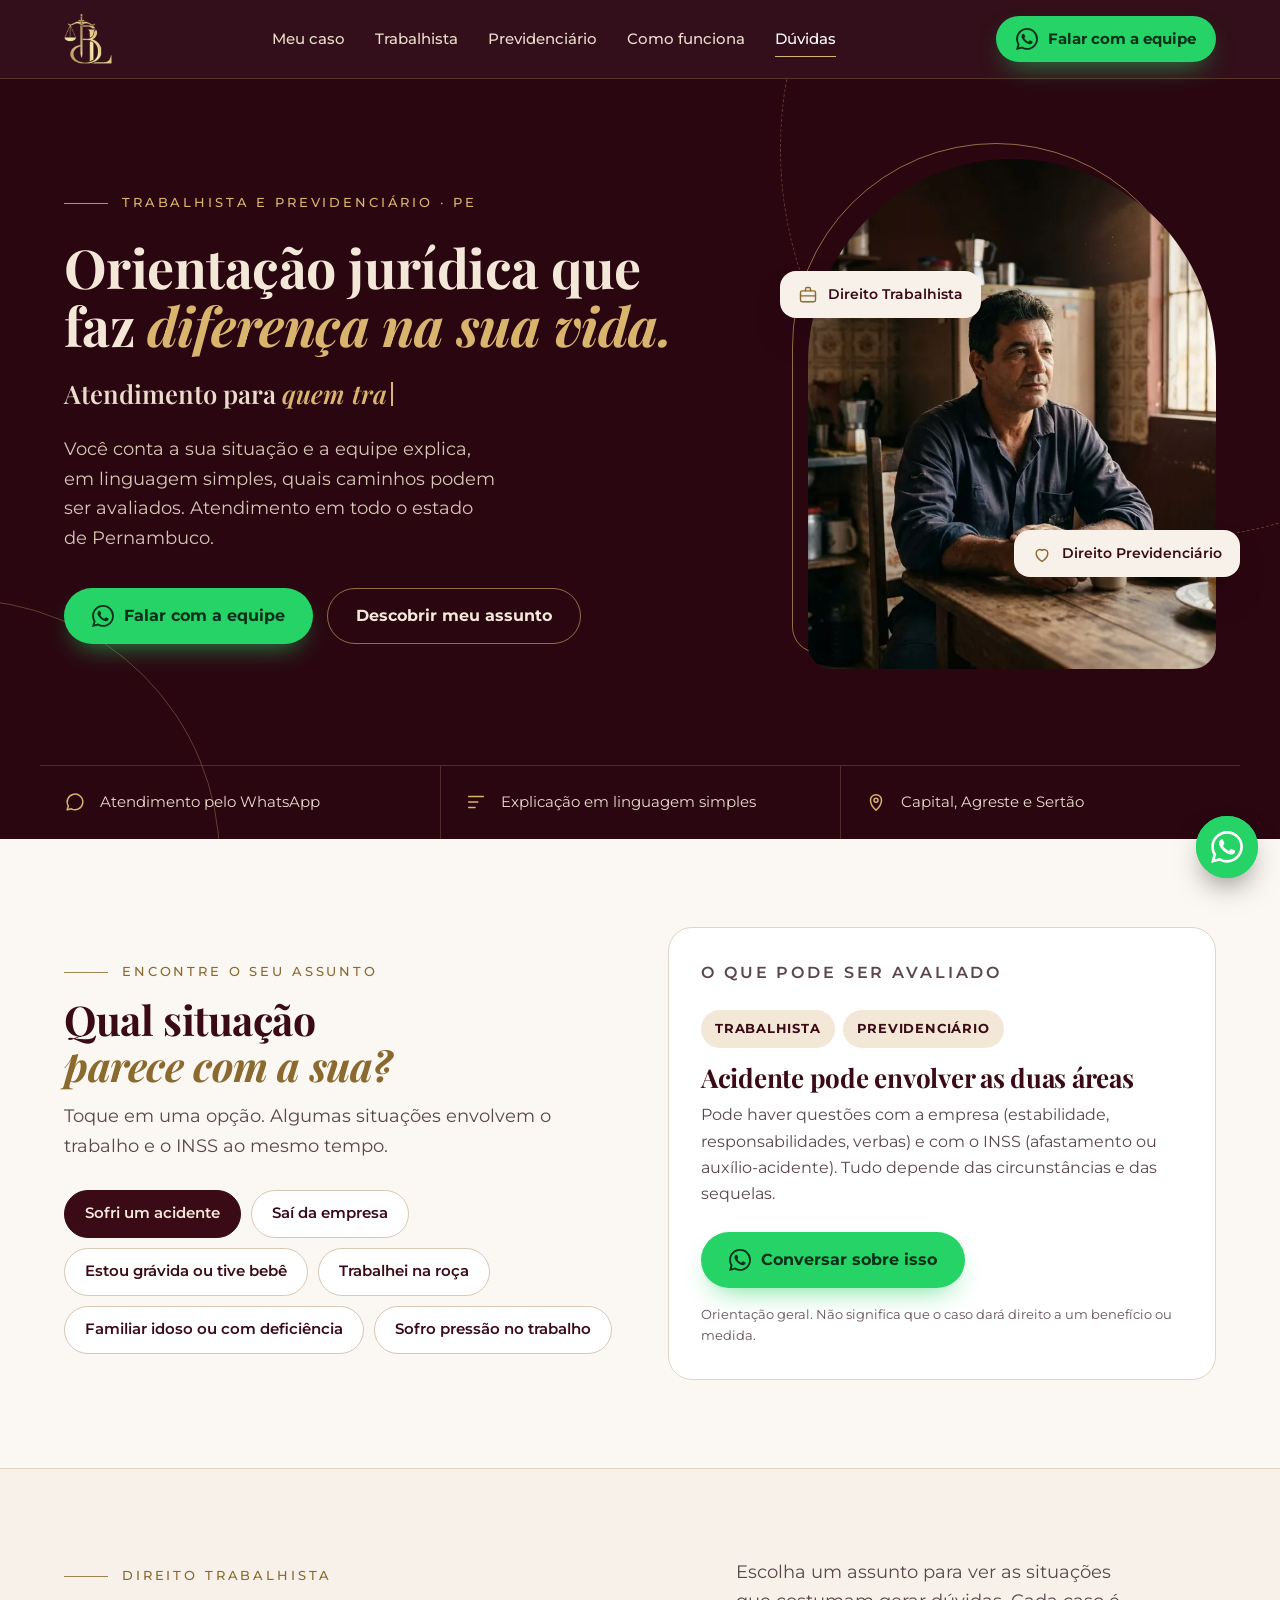
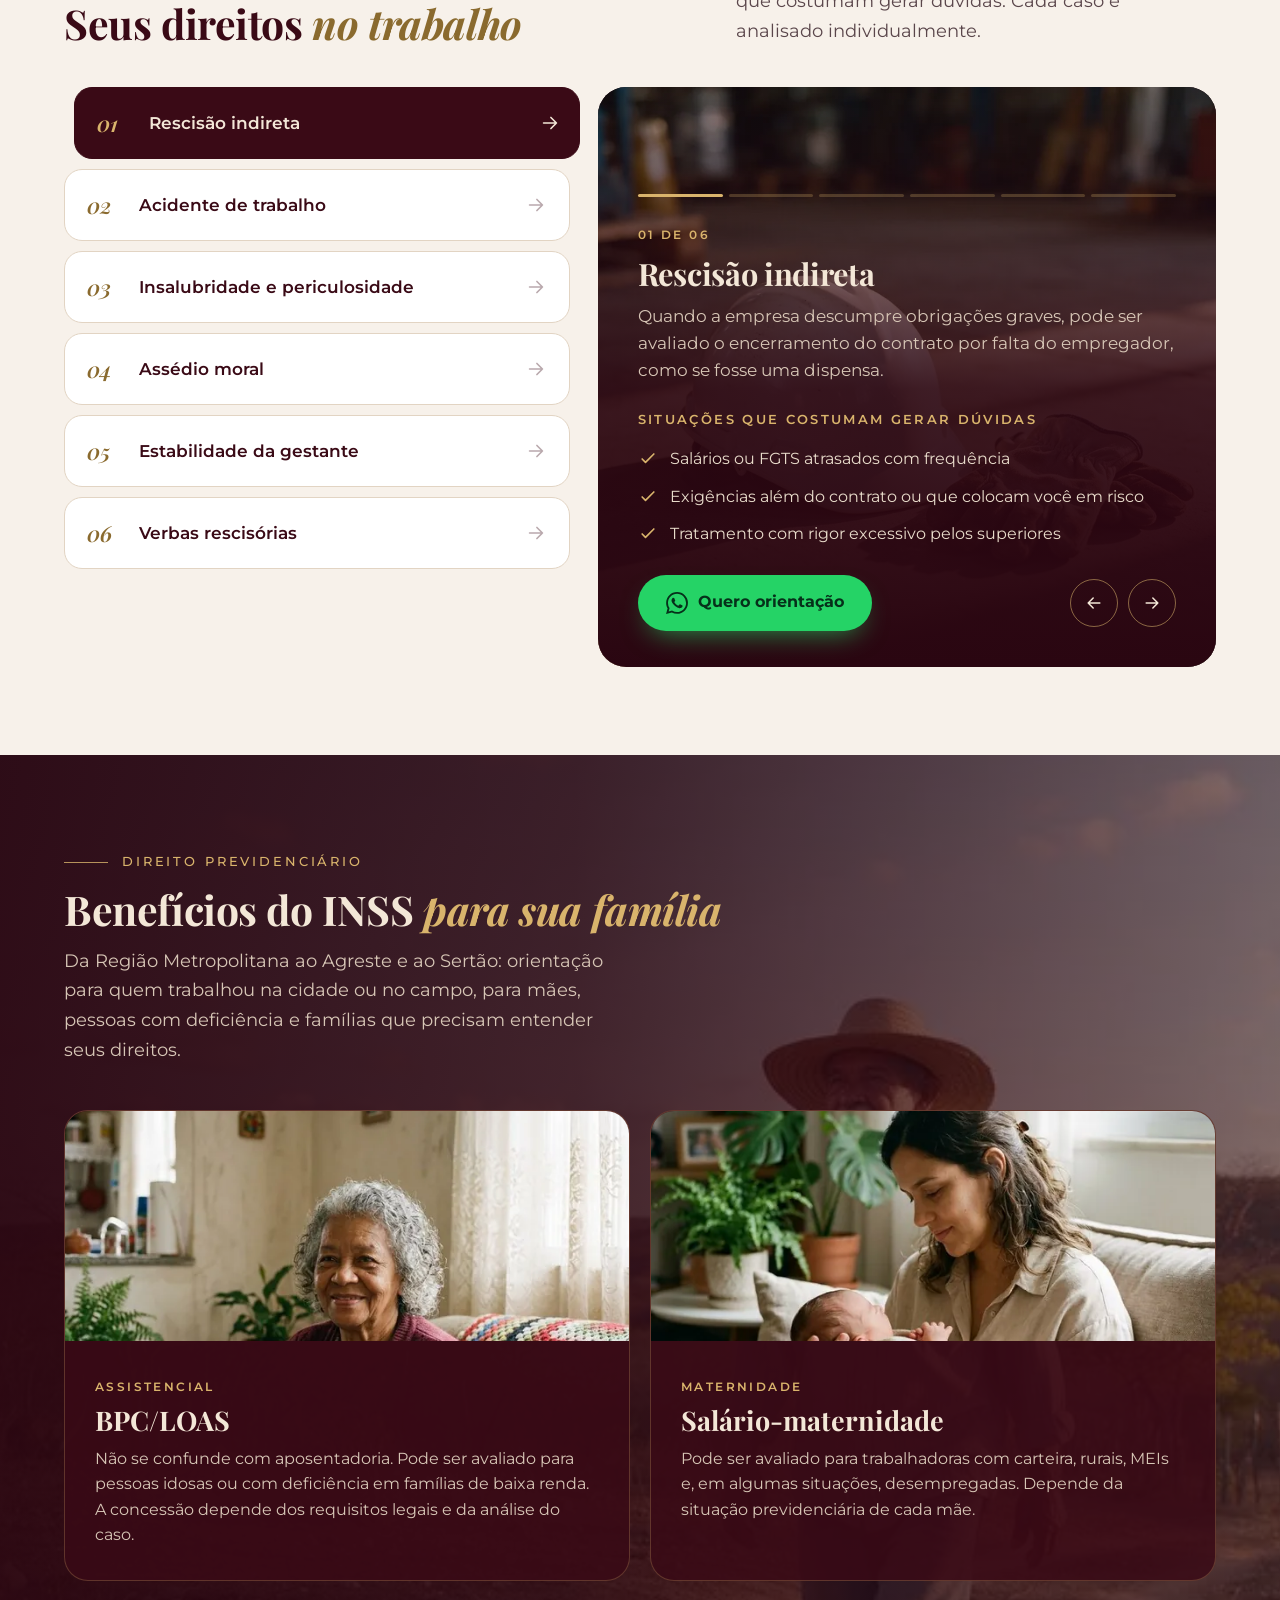
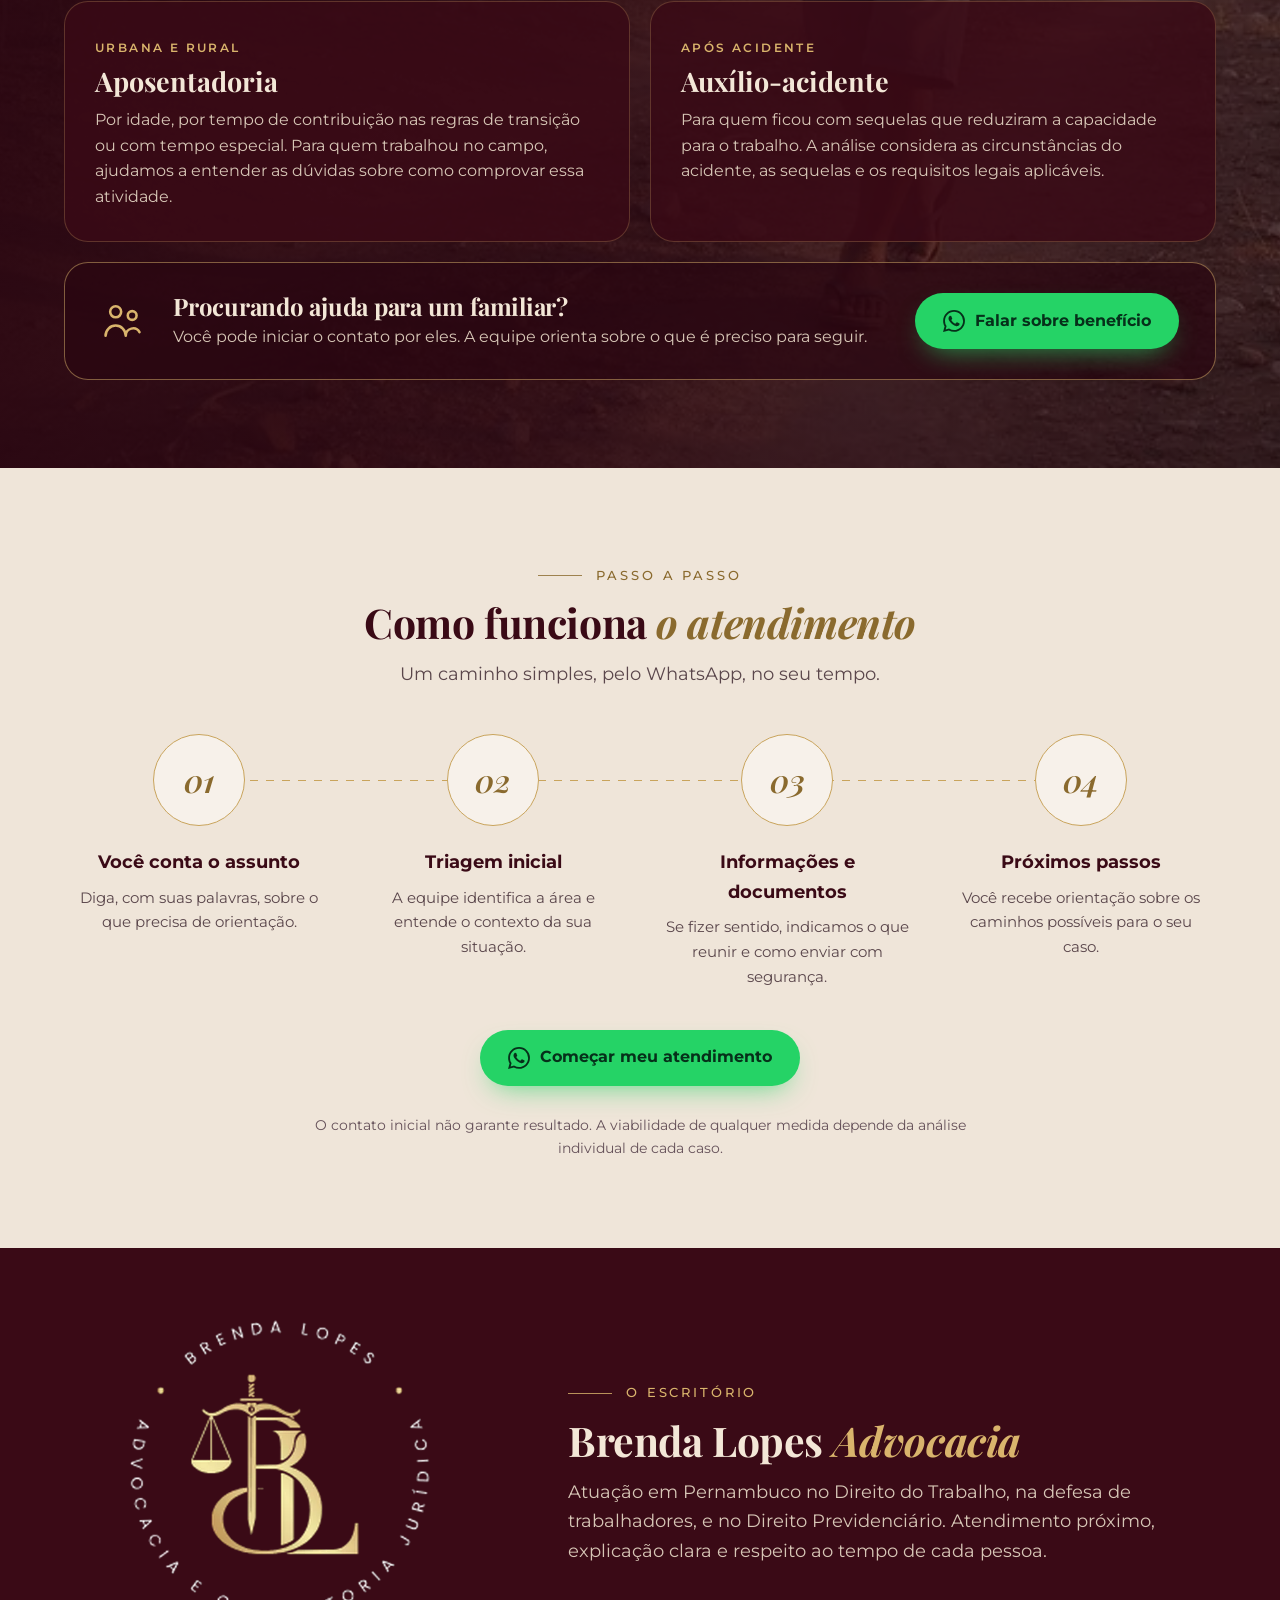
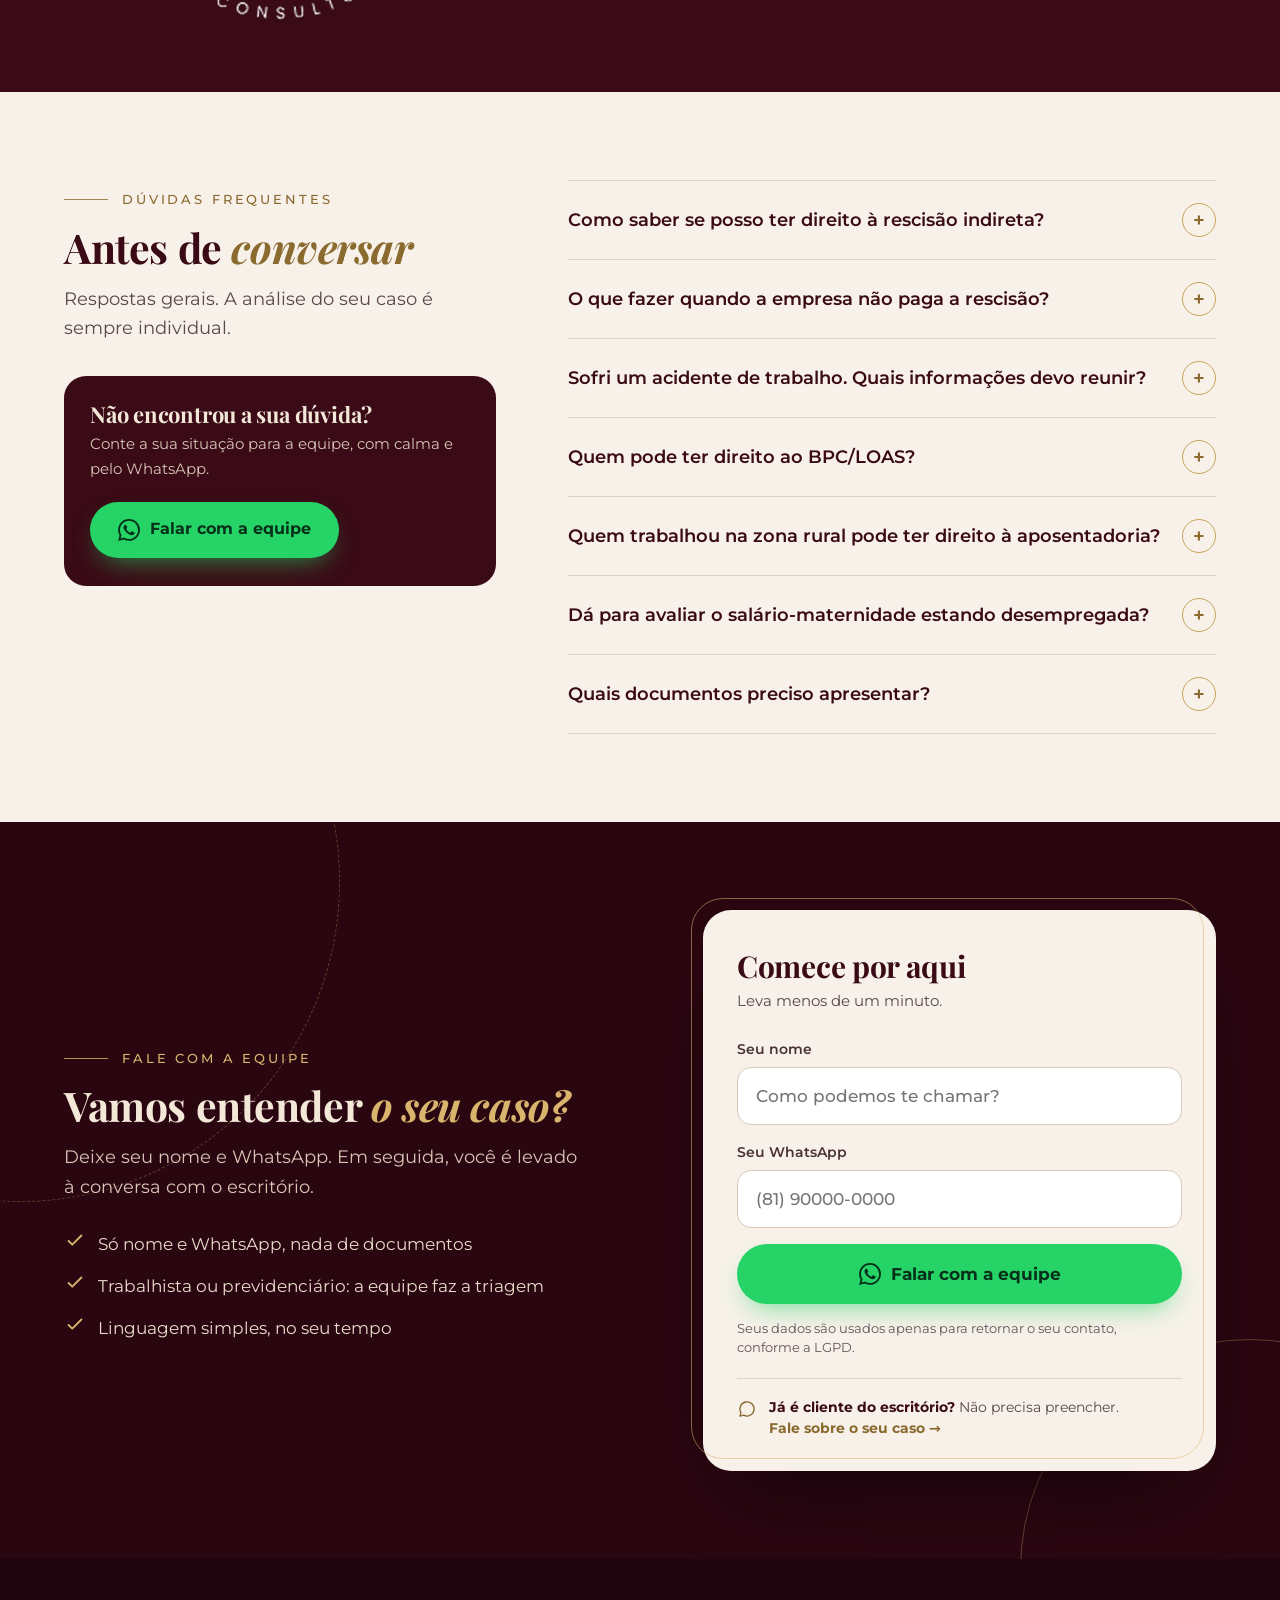
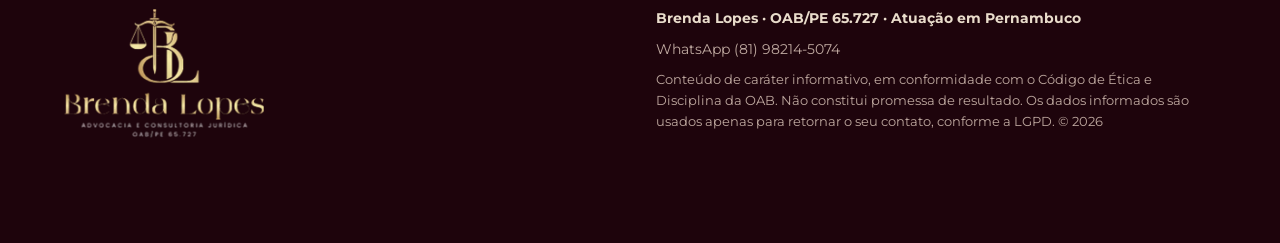
==== commit 698ccc96: "Move atalho de cliente existente para o card do formulário Co-Authored-By: Claude Opus 5.5 <noreply@" ====
--- a/index.html
+++ b/index.html
@@ -345,12 +345,7 @@
     <div class="rv">
       <span class="eyebrow gold">O escritório</span>
       <h2 id="about-title" class="serif h2" style="color:var(--on-dark)">Brenda Lopes <span class="gold it">Advocacia</span></h2>
-      <p style="margin:0 0 32px;color:var(--on-dark-2);font-size:18px;max-width:600px">Atuação em Pernambuco no Direito do Trabalho, na defesa de trabalhadores, e no Direito Previdenciário. Atendimento próximo, explicação clara e respeito ao tempo de cada pessoa.</p>
-      <div class="client-box">
-        <p style="font-weight:600;color:var(--on-dark)">Já tem um caso com o escritório?</p>
-        <p style="font-size:15px;color:var(--on-dark-2)">Para acompanhar um atendimento em andamento, fale direto com a equipe.</p>
-        <a href="https://wa.me/5581982145074?text=Ol%C3%A1!%20J%C3%A1%20sou%20cliente%20da%20Brenda%20Lopes%20Advocacia%20e%20gostaria%20de%20falar%20sobre%20o%20meu%20caso." target="_blank" rel="noopener">Falar sobre meu caso →</a>
-      </div>
+      <p style="margin:0;color:var(--on-dark-2);font-size:18px;max-width:600px">Atuação em Pernambuco no Direito do Trabalho, na defesa de trabalhadores, e no Direito Previdenciário. Atendimento próximo, explicação clara e respeito ao tempo de cada pessoa.</p>
     </div>
   </div>
 </section>
@@ -411,6 +406,10 @@
         <p class="form-status" id="form-status" role="status" aria-live="polite" hidden></p>
       </form>
       <p class="form-note">Seus dados são usados apenas para retornar o seu contato, conforme a LGPD.<span class="privacy-link" hidden> Leia a <a href="#">política de privacidade</a>.</span></p>
+      <div class="client-line">
+        <svg class="ico" aria-hidden="true"><use href="#i-chat"/></svg>
+        <p><strong>Já é cliente do escritório?</strong> Não precisa preencher. <a href="https://wa.me/5581982145074?text=Ol%C3%A1!%20J%C3%A1%20sou%20cliente%20da%20Brenda%20Lopes%20Advocacia%20e%20gostaria%20de%20falar%20sobre%20o%20andamento%20do%20meu%20caso." target="_blank" rel="noopener">Fale sobre o seu caso →</a></p>
+      </div>
     </div>
   </div>
 </section>
--- a/assets/styles.css
+++ b/assets/styles.css
@@ -415,3 +415,10 @@
   .trust li{flex-direction:column;gap:6px;padding:14px 8px;font-size:12.5px;line-height:1.3;text-align:center}
   .trust li + li{border-top:0;border-left:1px solid rgba(217,180,108,.22)}
 }
+/* atalho para quem já é cliente (dentro do card do formulário) */
+.client-line{display:flex;gap:12px;align-items:flex-start;margin-top:20px;padding-top:18px;border-top:1px solid #E2D4C3}
+.client-line .ico{width:20px;height:20px;color:var(--gold-ink);margin-top:2px}
+.client-line p{margin:0;font-size:14px;line-height:1.5;color:var(--ink-2)}
+.client-line strong{color:var(--wine)}
+.client-line a{color:var(--gold-ink);font-weight:700;text-decoration:none;white-space:nowrap}
+.client-line a:hover{text-decoration:underline}
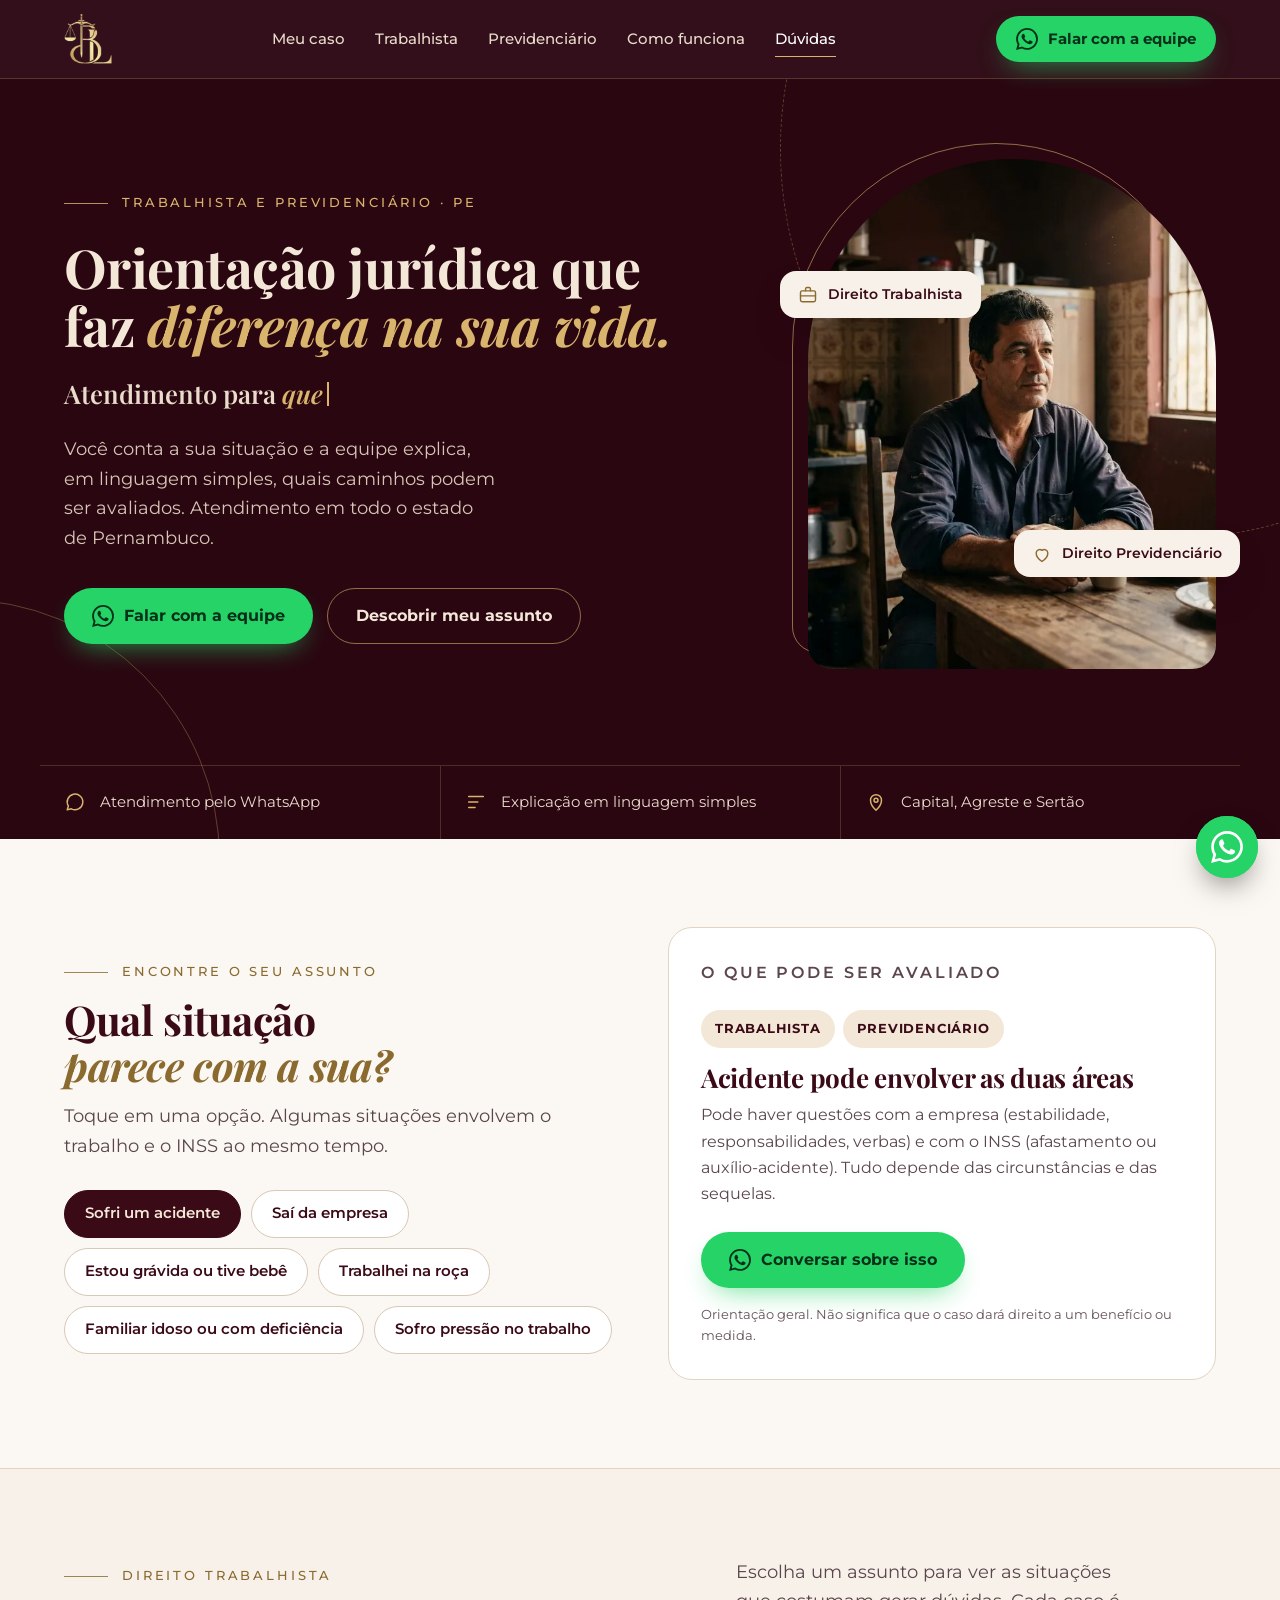
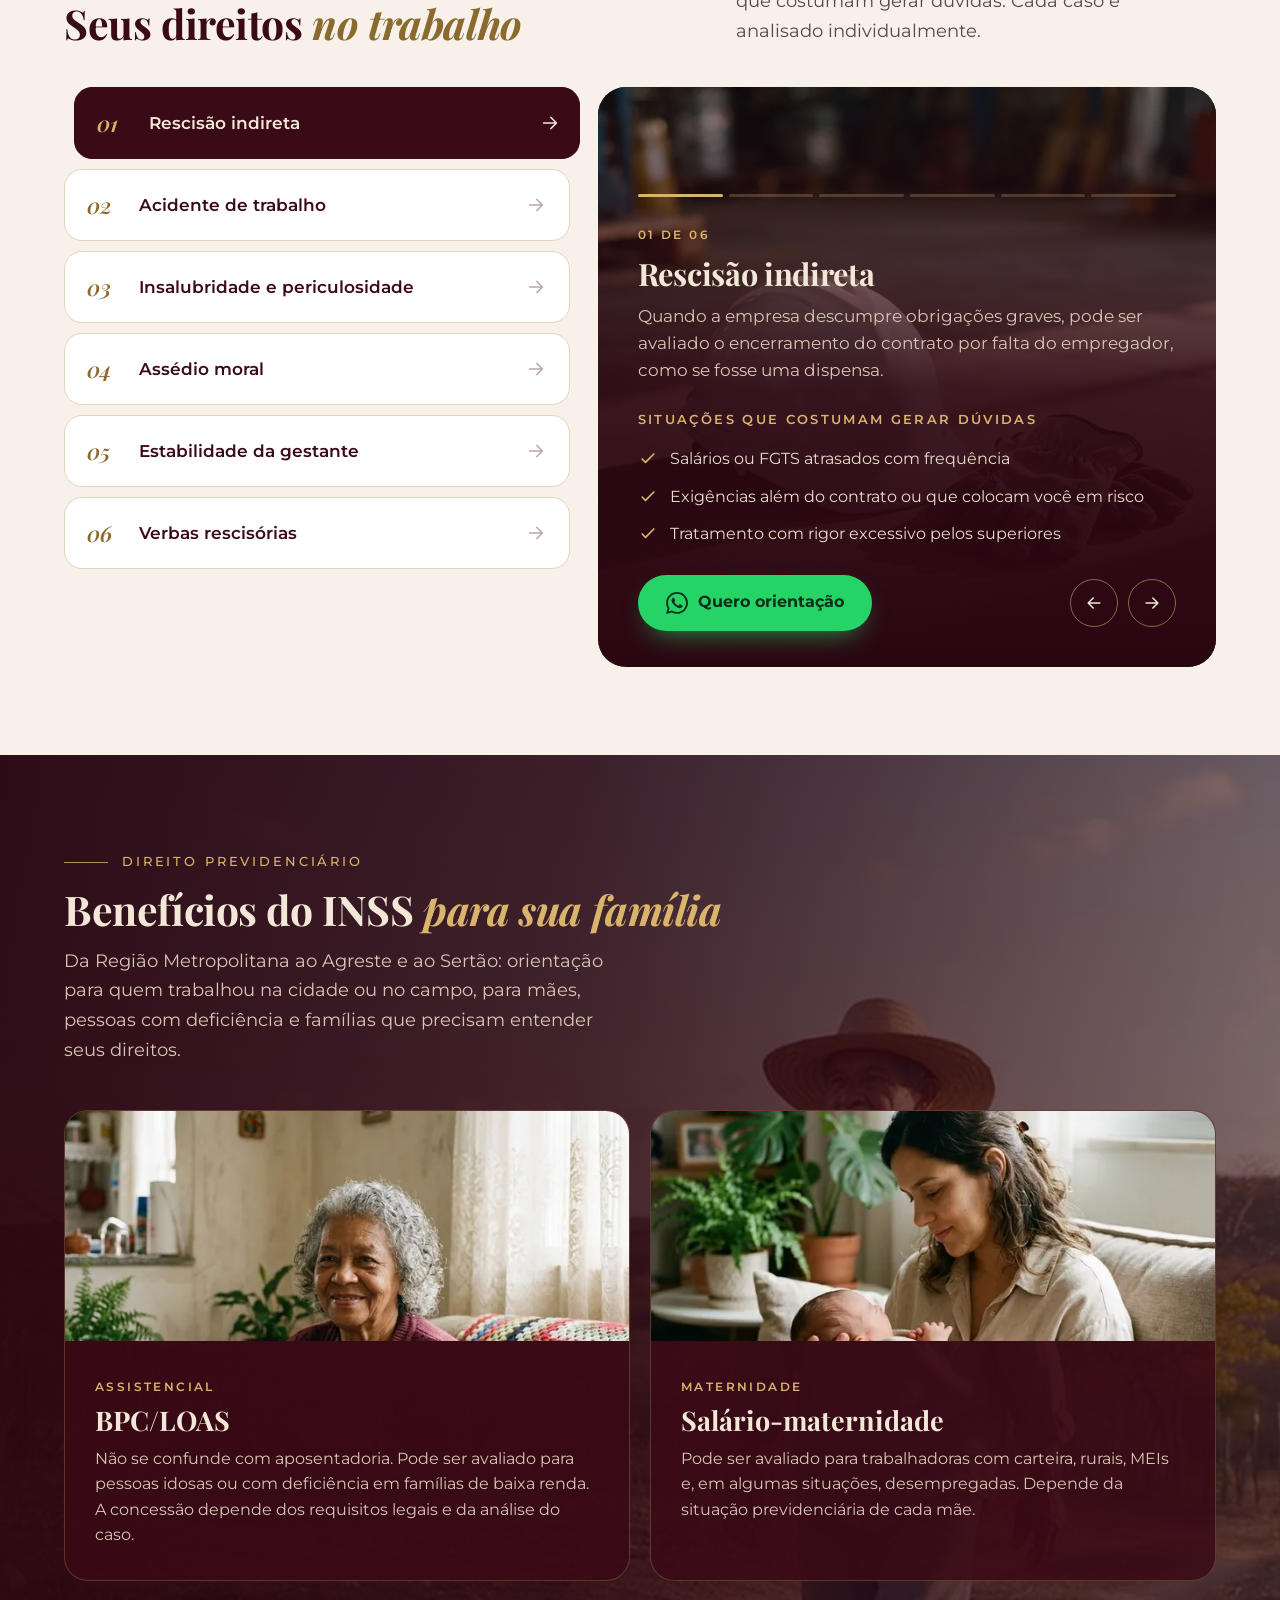
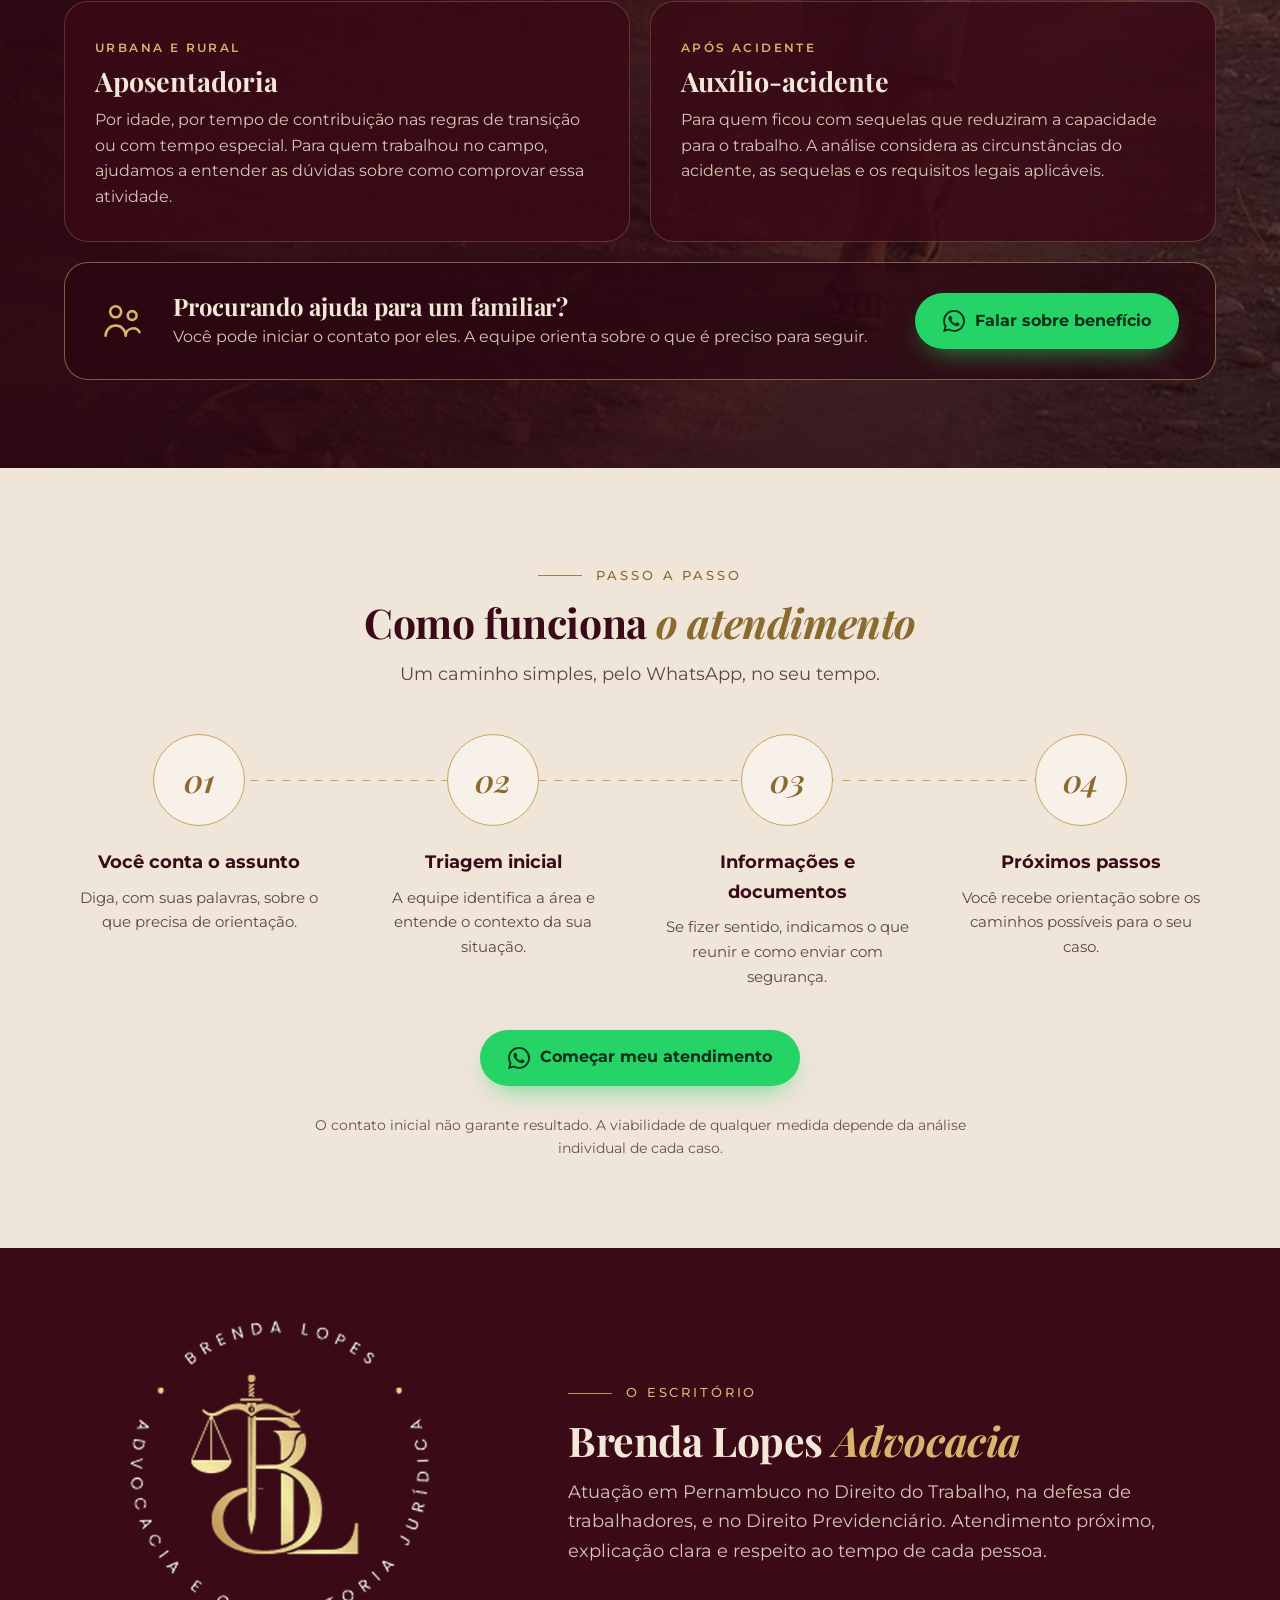
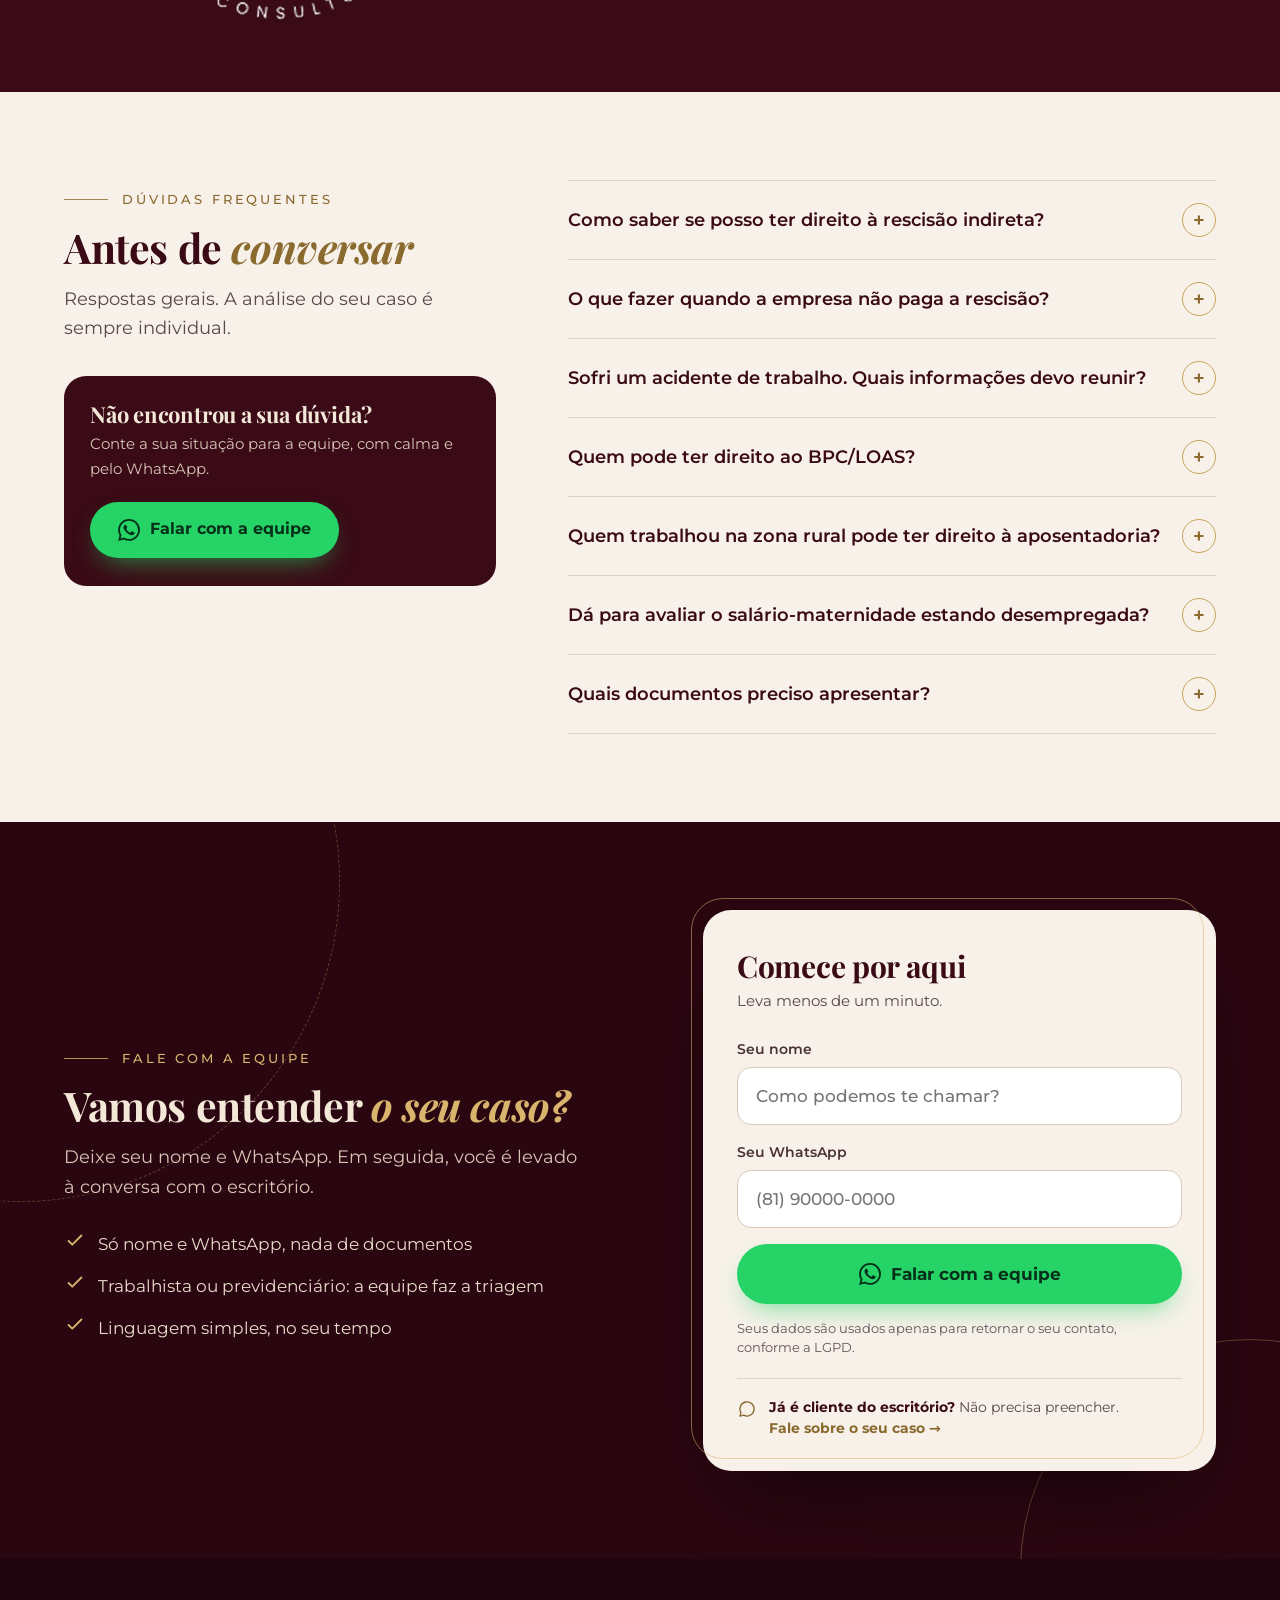
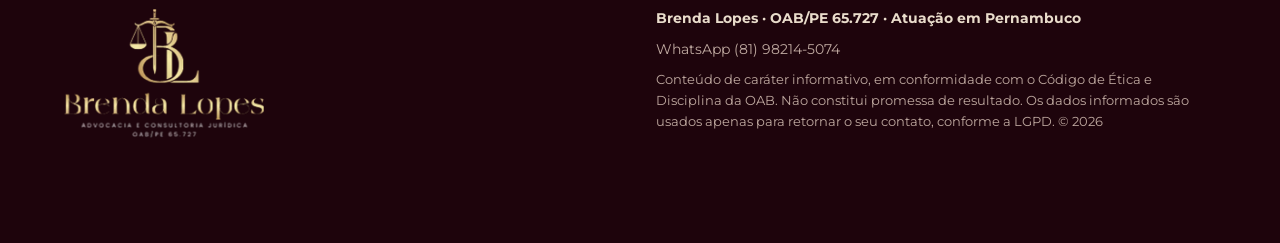
==== commit 495e00fd: "Fundo do previdenciário em alta resolução (2048px + 1280px para celular) Co-Authored-By: Claude Opus" ====
--- a/index.html
+++ b/index.html
@@ -284,7 +284,7 @@
 </section>
 
 <section id="previdenciario" class="sec prev" aria-labelledby="prev-title">
-  <img class="prev-bg" src="/assets/img/sertao.webp" alt="" width="1024" height="576" loading="lazy" decoding="async">
+  <img class="prev-bg" src="/assets/img/sertao.webp" srcset="/assets/img/sertao-1280.webp 1280w, /assets/img/sertao.webp 2048w" sizes="100vw" alt="" width="2048" height="1152" loading="lazy" decoding="async">
   <div class="prev-shade" aria-hidden="true"></div>
   <div class="wrap" style="position:relative">
     <div class="center-m rv" style="max-width:720px">
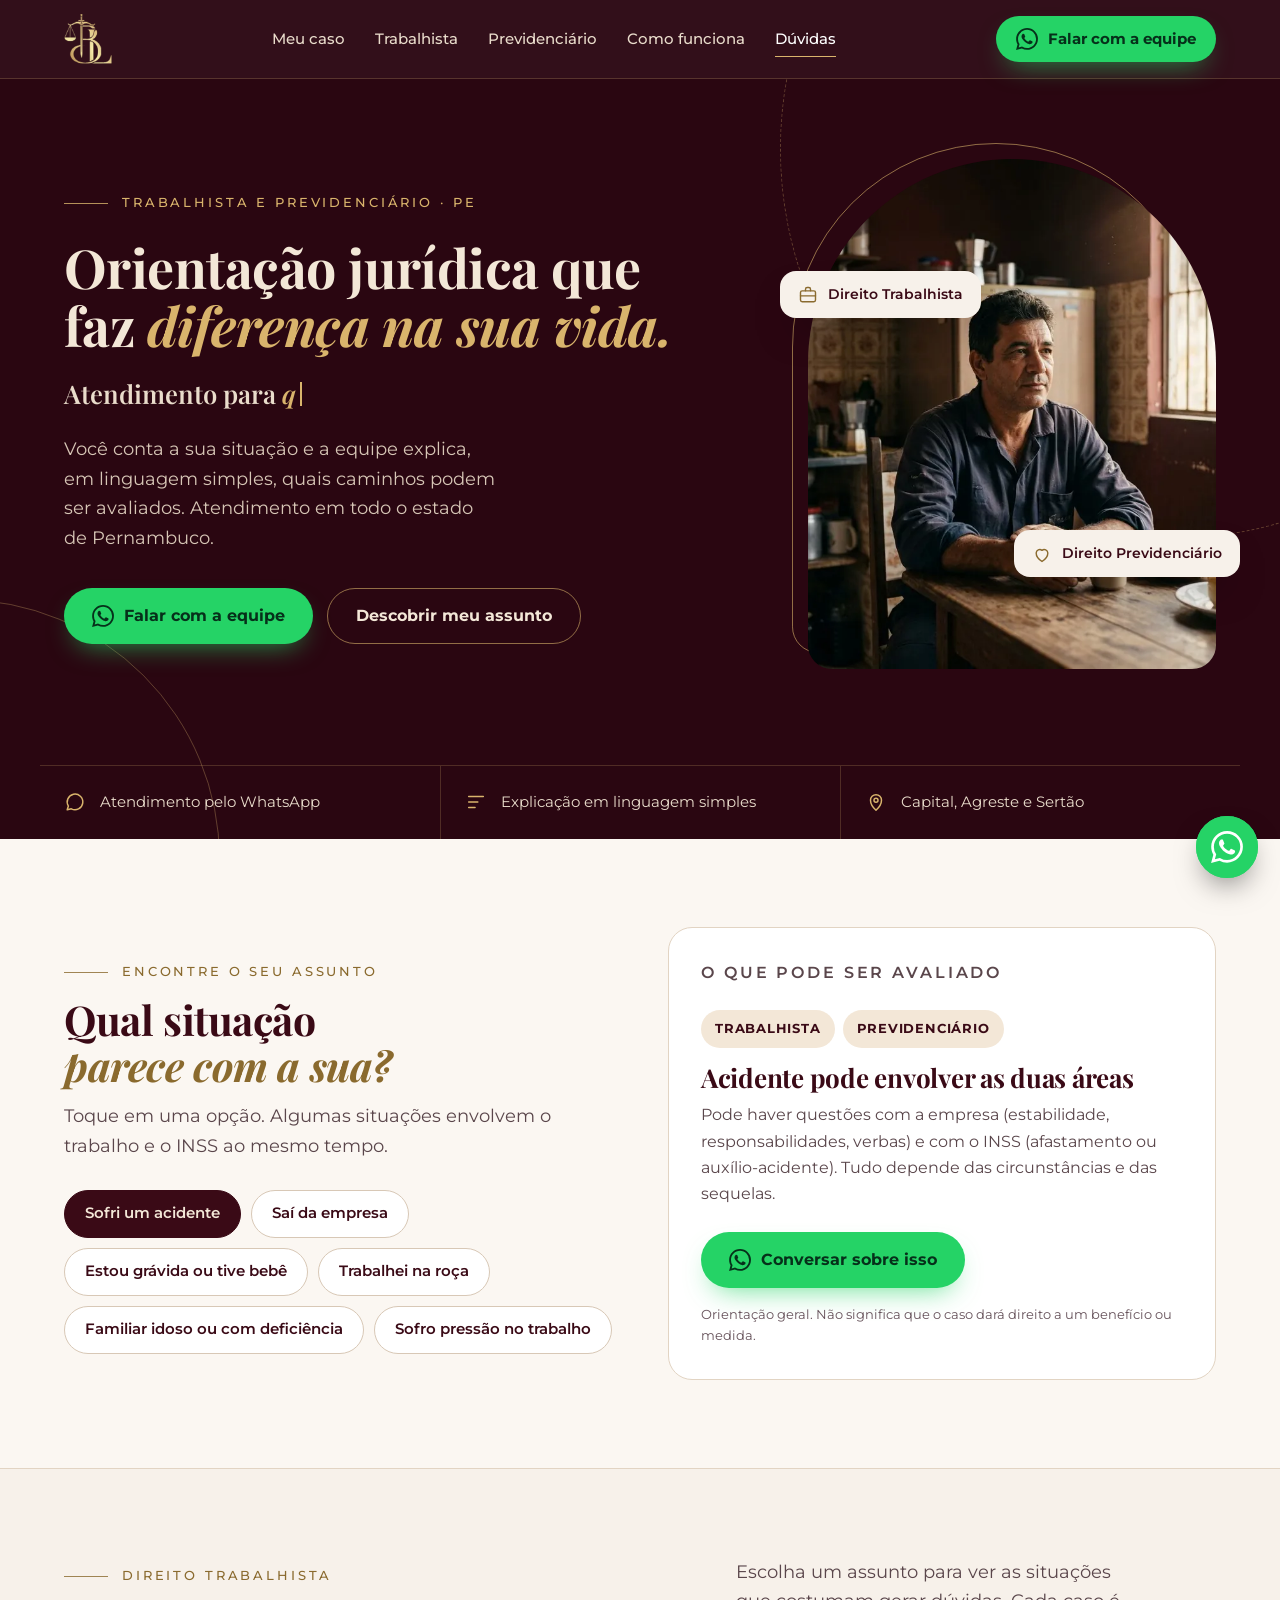
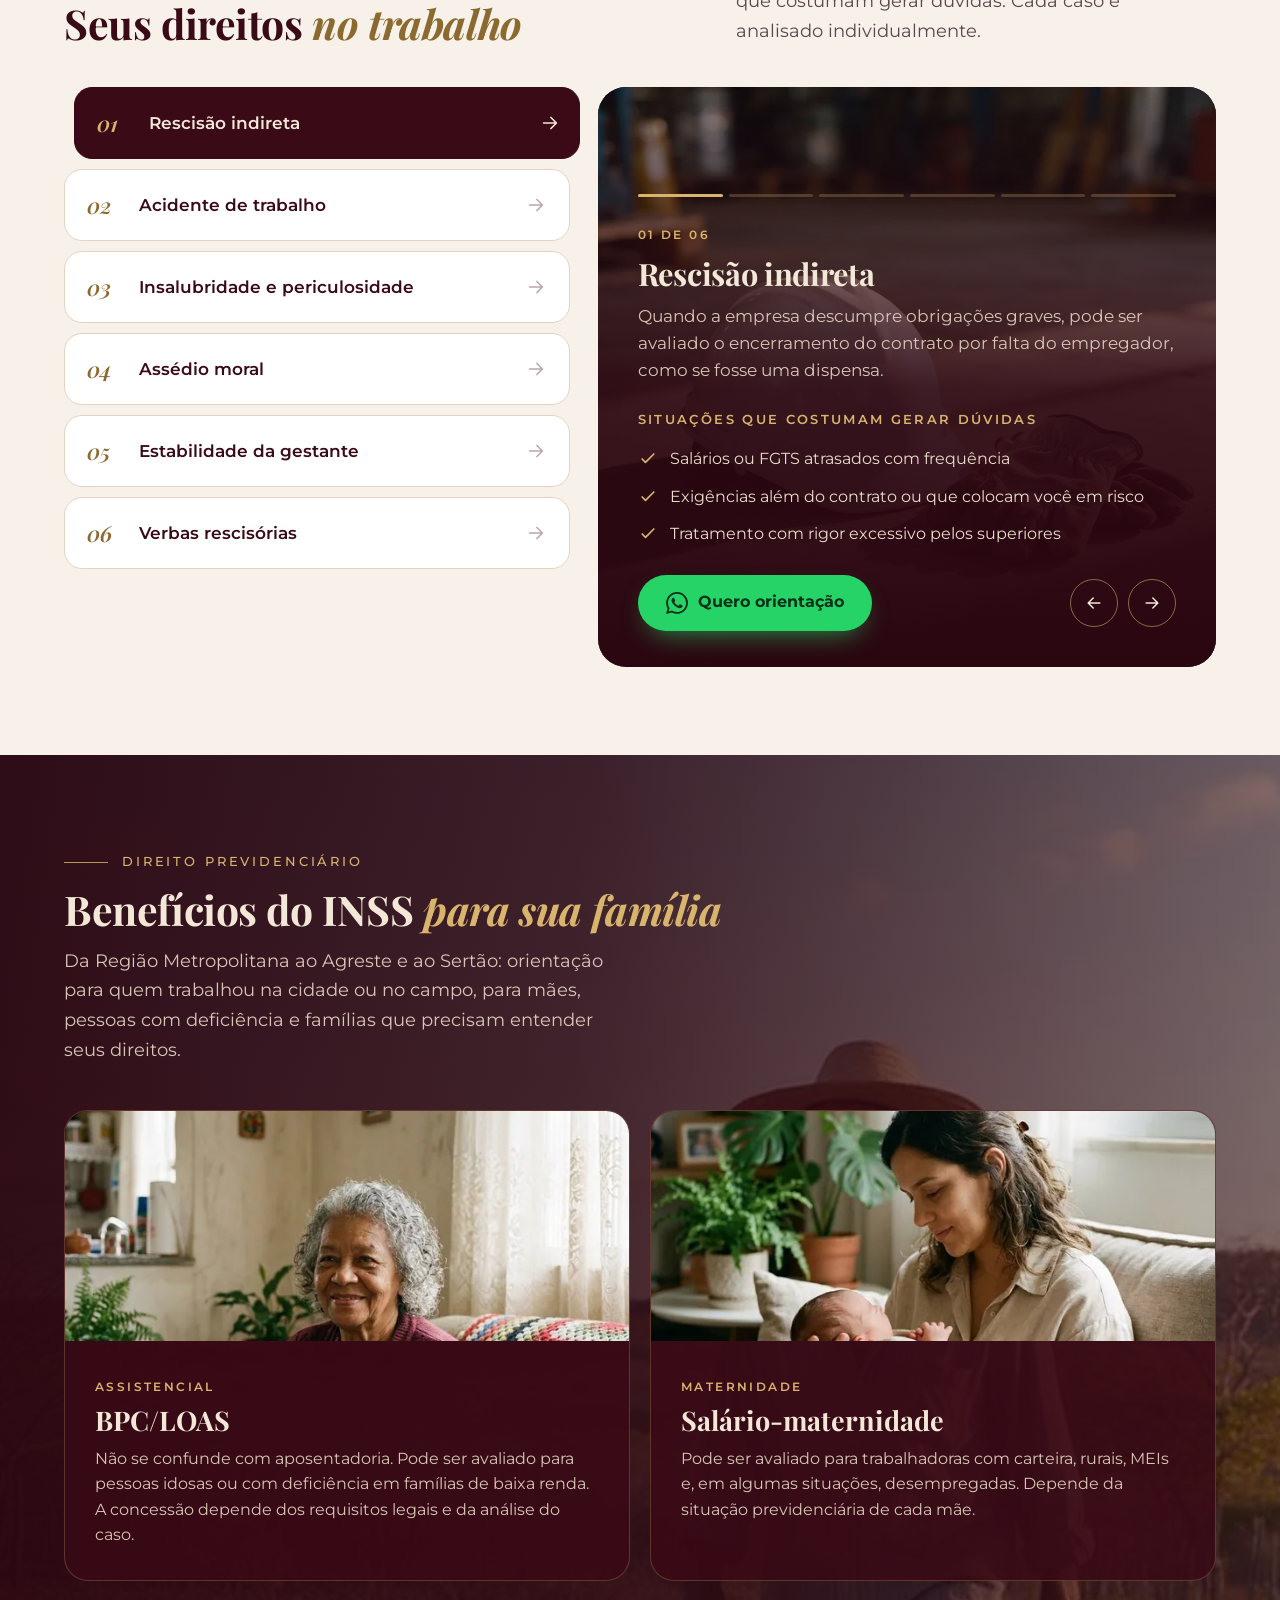
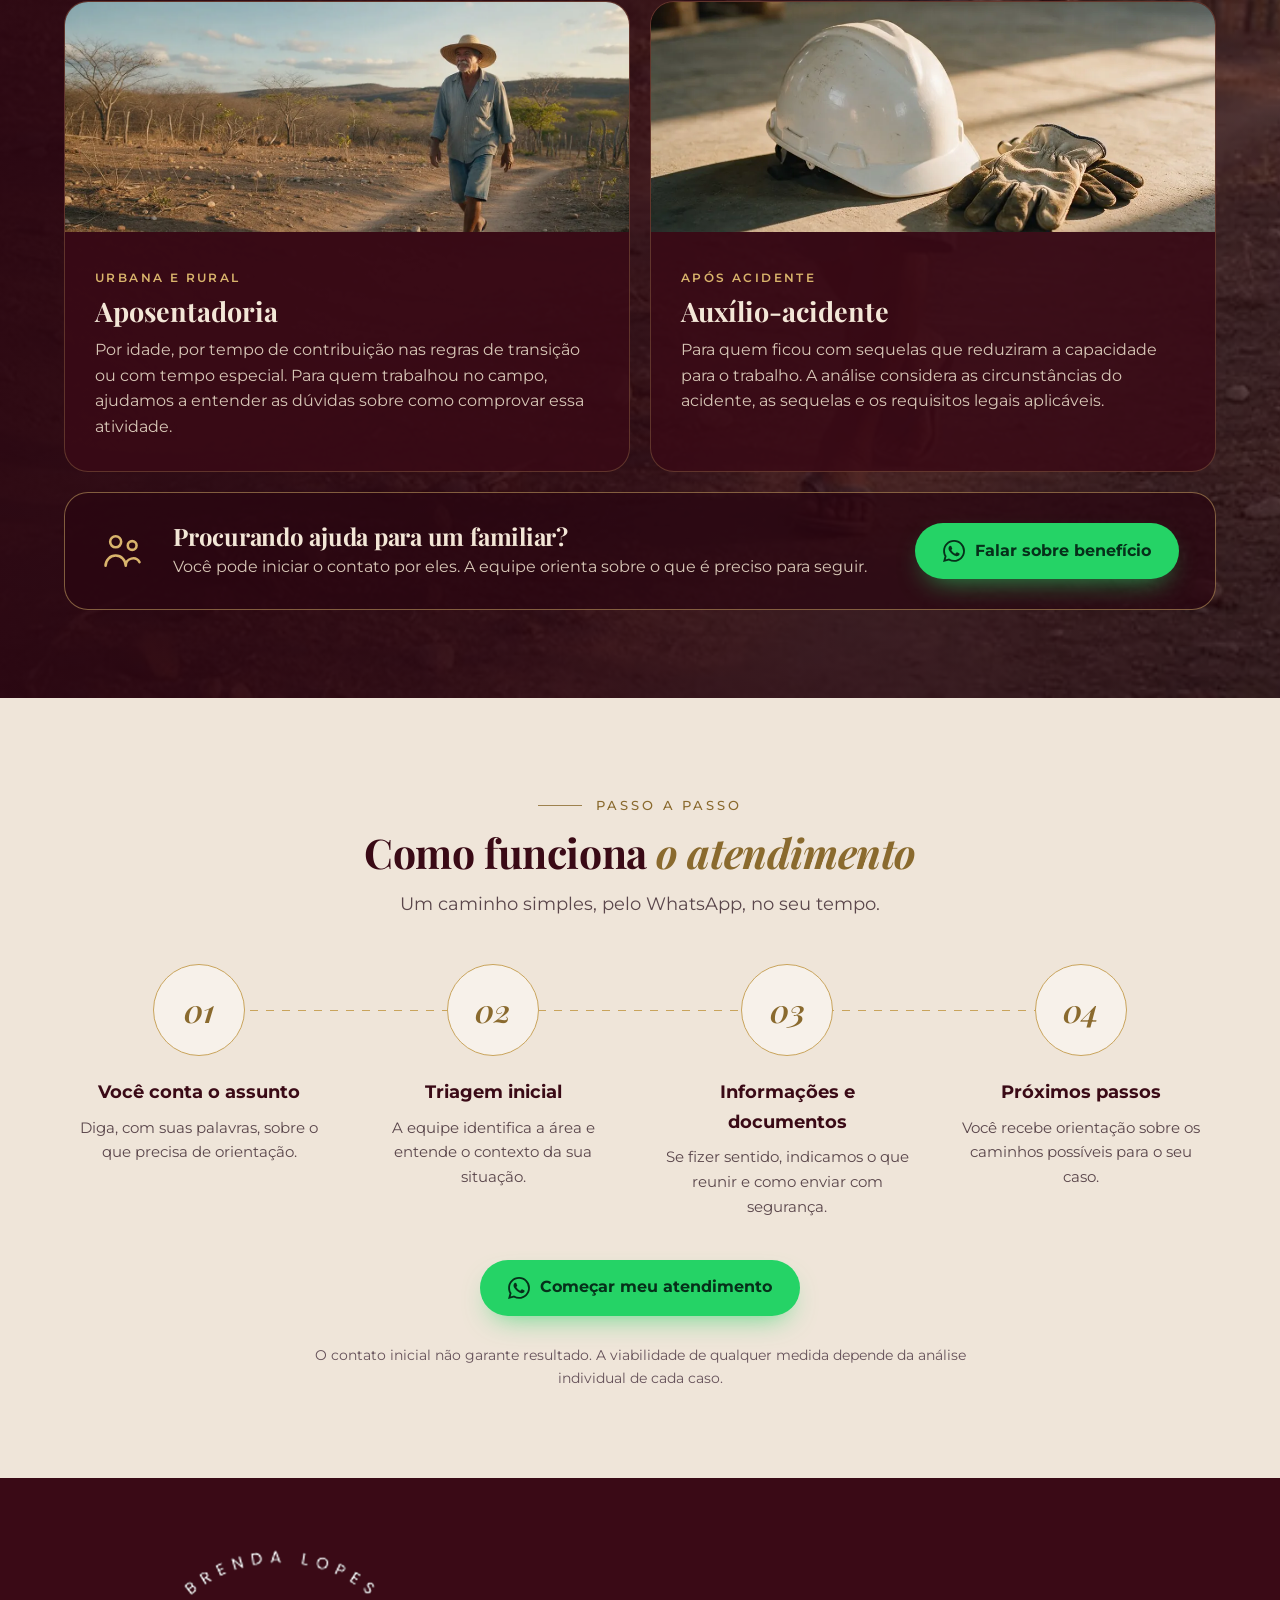
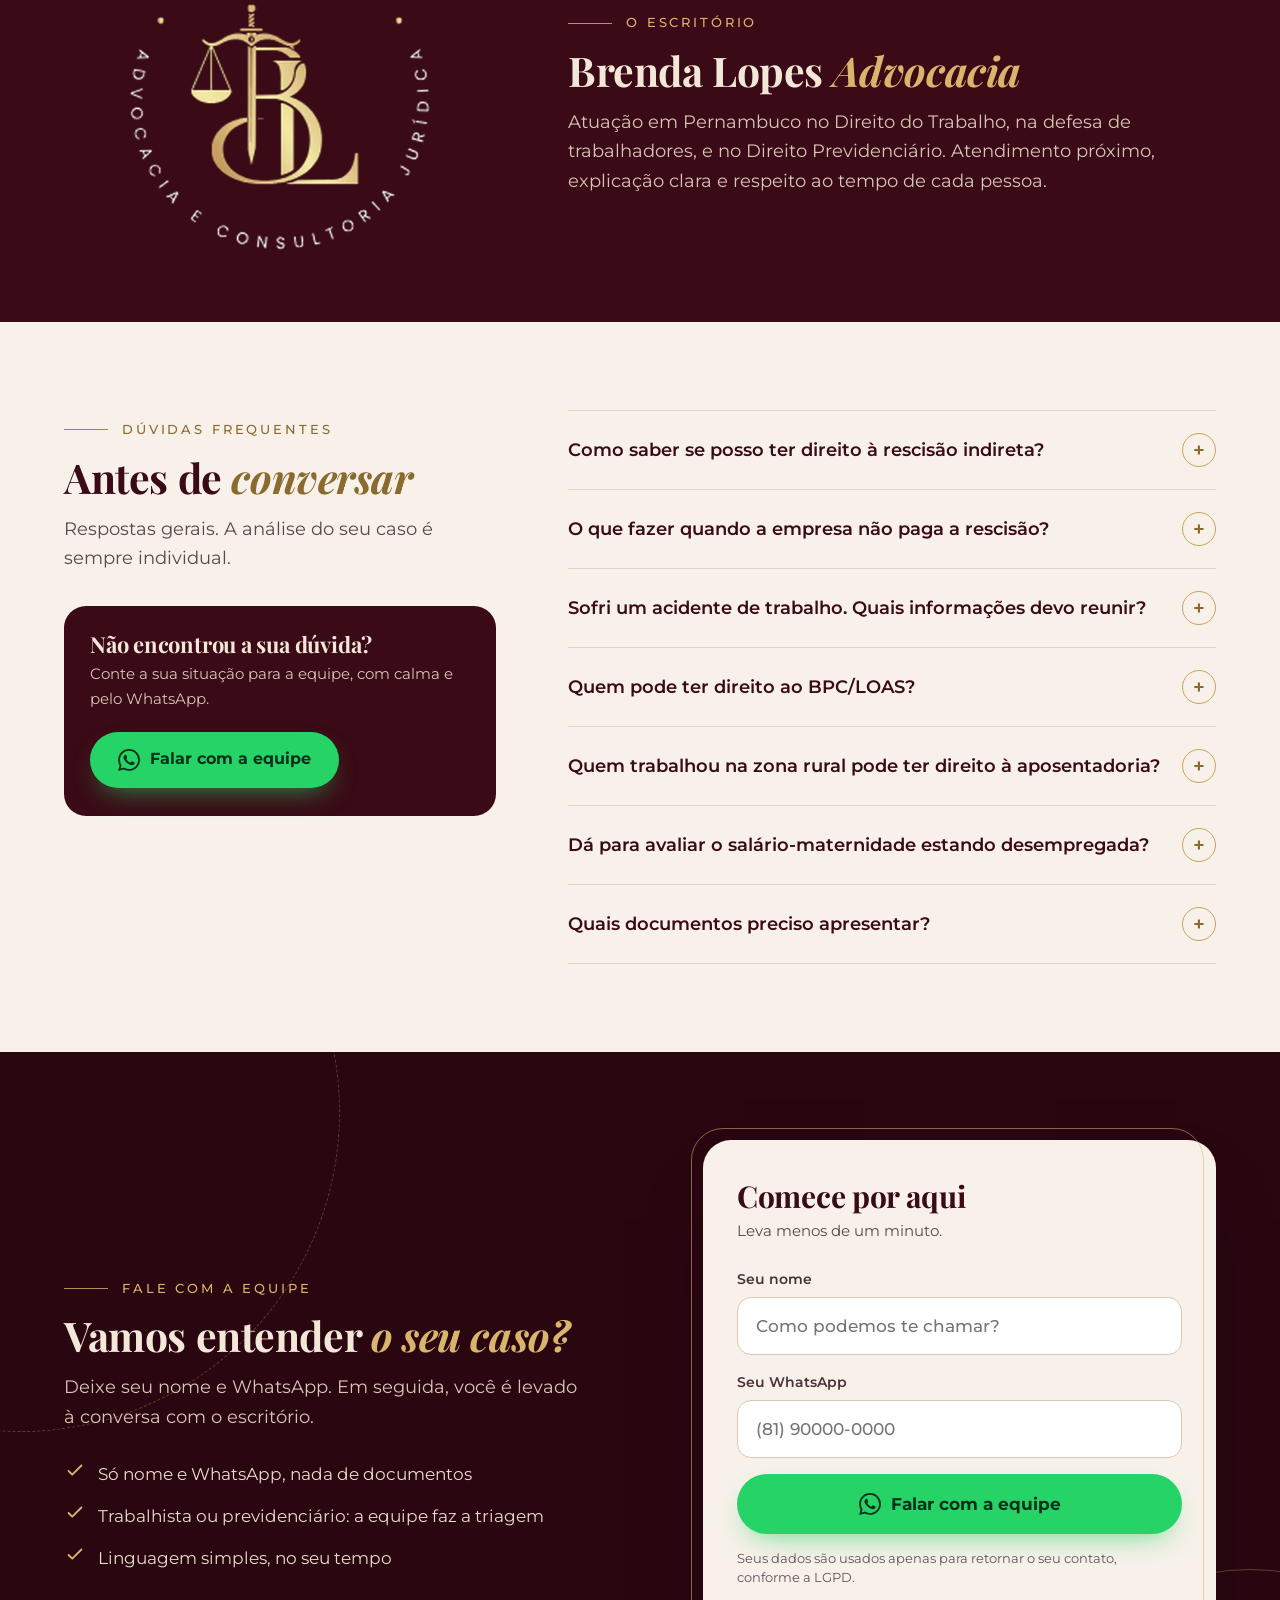
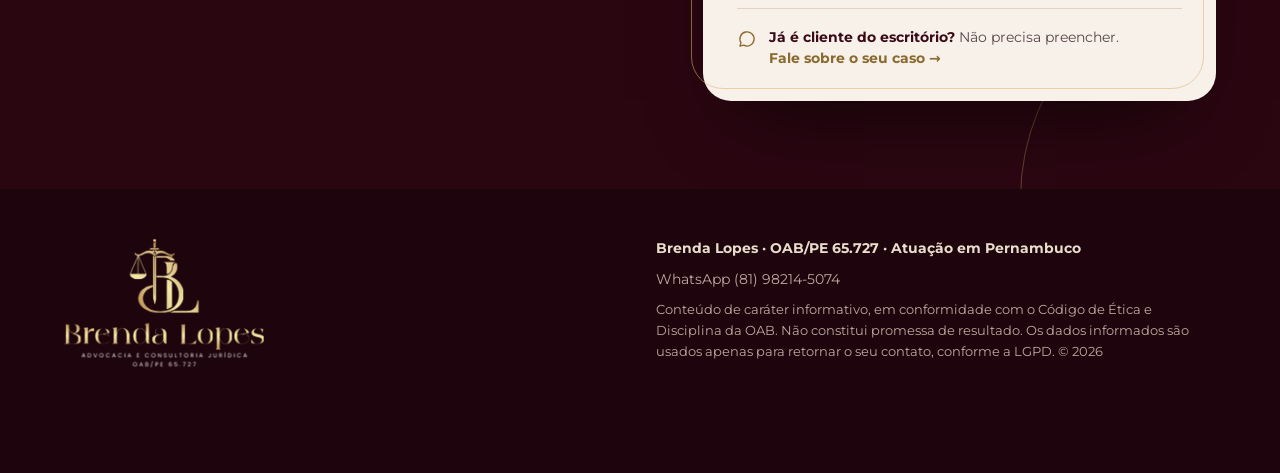
==== commit b3d7115b: "Mobile: remove atalhos do menu e uniformiza cards do previdenciário com foto Co-Authored-By: Claude " ====
--- a/index.html
+++ b/index.html
@@ -39,13 +39,6 @@
     </nav>
     <a class="btn btn-wa btn-sm" href="#contato" data-cta><svg class="ico" aria-hidden="true"><use href="#i-wa"/></svg>Falar com a equipe</a>
   </div>
-  <nav class="mnav" aria-label="Atalhos">
-    <a href="#encontre">Meu caso</a>
-    <a href="#trabalhista">Trabalhista</a>
-    <a href="#previdenciario">Previdenciário</a>
-    <a href="#como-funciona">Como funciona</a>
-    <a href="#duvidas">Dúvidas</a>
-  </nav>
 </header>
 
 <main id="conteudo">
@@ -302,9 +295,11 @@
         <div class="pc-b"><span class="tag">Maternidade</span><h3>Salário-maternidade</h3><p>Pode ser avaliado para trabalhadoras com carteira, rurais, MEIs e, em algumas situações, desempregadas. Depende da situação previdenciária de cada mãe.</p></div>
       </article>
       <article class="pc rv">
+        <img class="pimg" src="/assets/img/sertao-1280.webp" alt="Trabalhador rural de chapéu caminhando em estrada de terra no Sertão" width="1280" height="720" loading="lazy" decoding="async" style="object-position:72% 30%">
         <div class="pc-b"><span class="tag">Urbana e rural</span><h3>Aposentadoria</h3><p>Por idade, por tempo de contribuição nas regras de transição ou com tempo especial. Para quem trabalhou no campo, ajudamos a entender as dúvidas sobre como comprovar essa atividade.</p></div>
       </article>
       <article class="pc rv">
+        <img class="pimg" src="/assets/img/capacete.webp" alt="Capacete de segurança e luvas de trabalho no chão de um galpão" width="1024" height="773" loading="lazy" decoding="async" style="object-position:center 60%">
         <div class="pc-b"><span class="tag">Após acidente</span><h3>Auxílio-acidente</h3><p>Para quem ficou com sequelas que reduziram a capacidade para o trabalho. A análise considera as circunstâncias do acidente, as sequelas e os requisitos legais aplicáveis.</p></div>
       </article>
     </div>
--- a/assets/styles.css
+++ b/assets/styles.css
@@ -422,3 +422,20 @@
 .client-line strong{color:var(--wine)}
 .client-line a{color:var(--gold-ink);font-weight:700;text-decoration:none;white-space:nowrap}
 .client-line a:hover{text-decoration:underline}
+
+/* ===== Ajustes mobile (30/10) ===== */
+.mnav{display:none !important}
+.prev-grid .pc{height:auto}
+@media (max-width: 960px){
+  section[id]{scroll-margin-top:72px}
+  .prev-grid{align-items:stretch}
+  .prev-grid .pc .pimg{height:170px}
+  .prev-grid .pc-b{padding:22px 22px 24px}
+  .prev-grid .pc h3{font-size:24px}
+  .prev-grid .pc p{font-size:15px}
+}
+@media (max-width: 560px){
+  .hero-in .eyebrow{letter-spacing:.14em;font-size:12px;gap:10px}
+  .hero-in .eyebrow:before{width:28px}
+  .typing{font-size:19px}
+}
